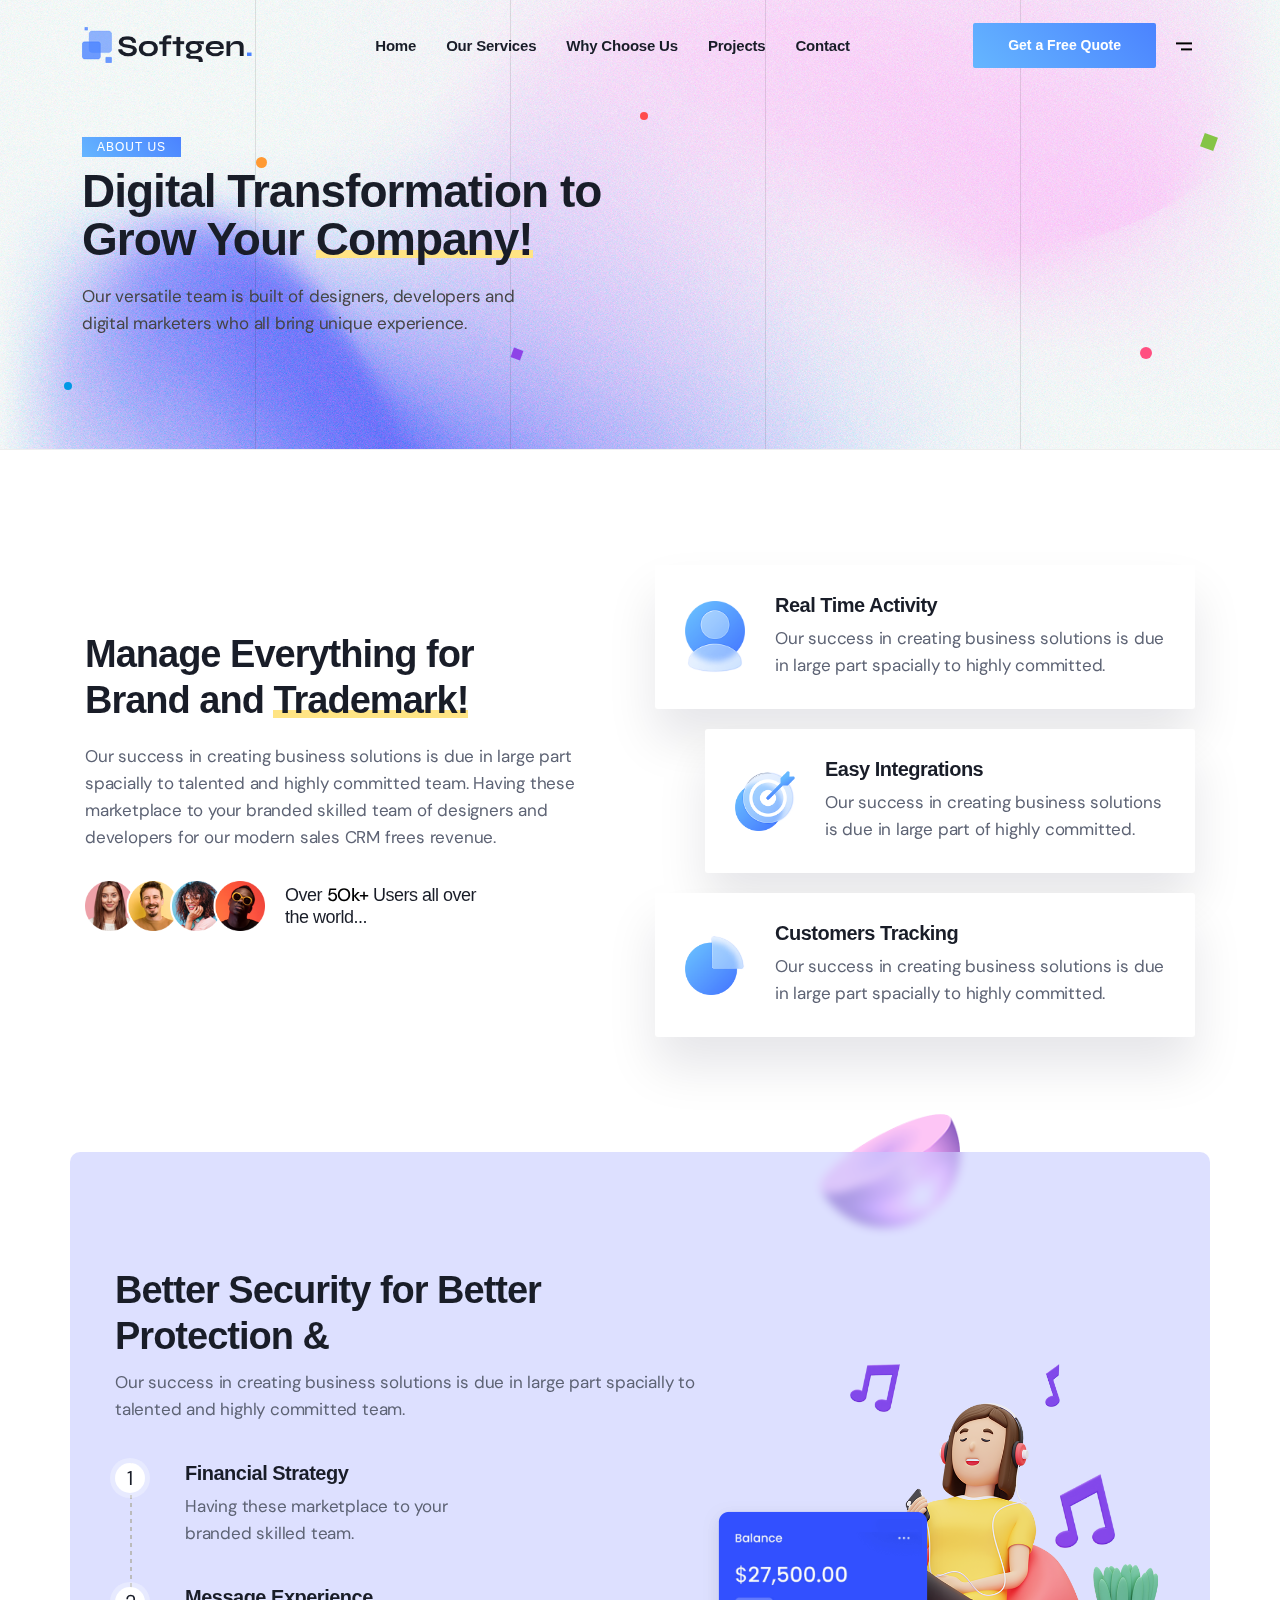
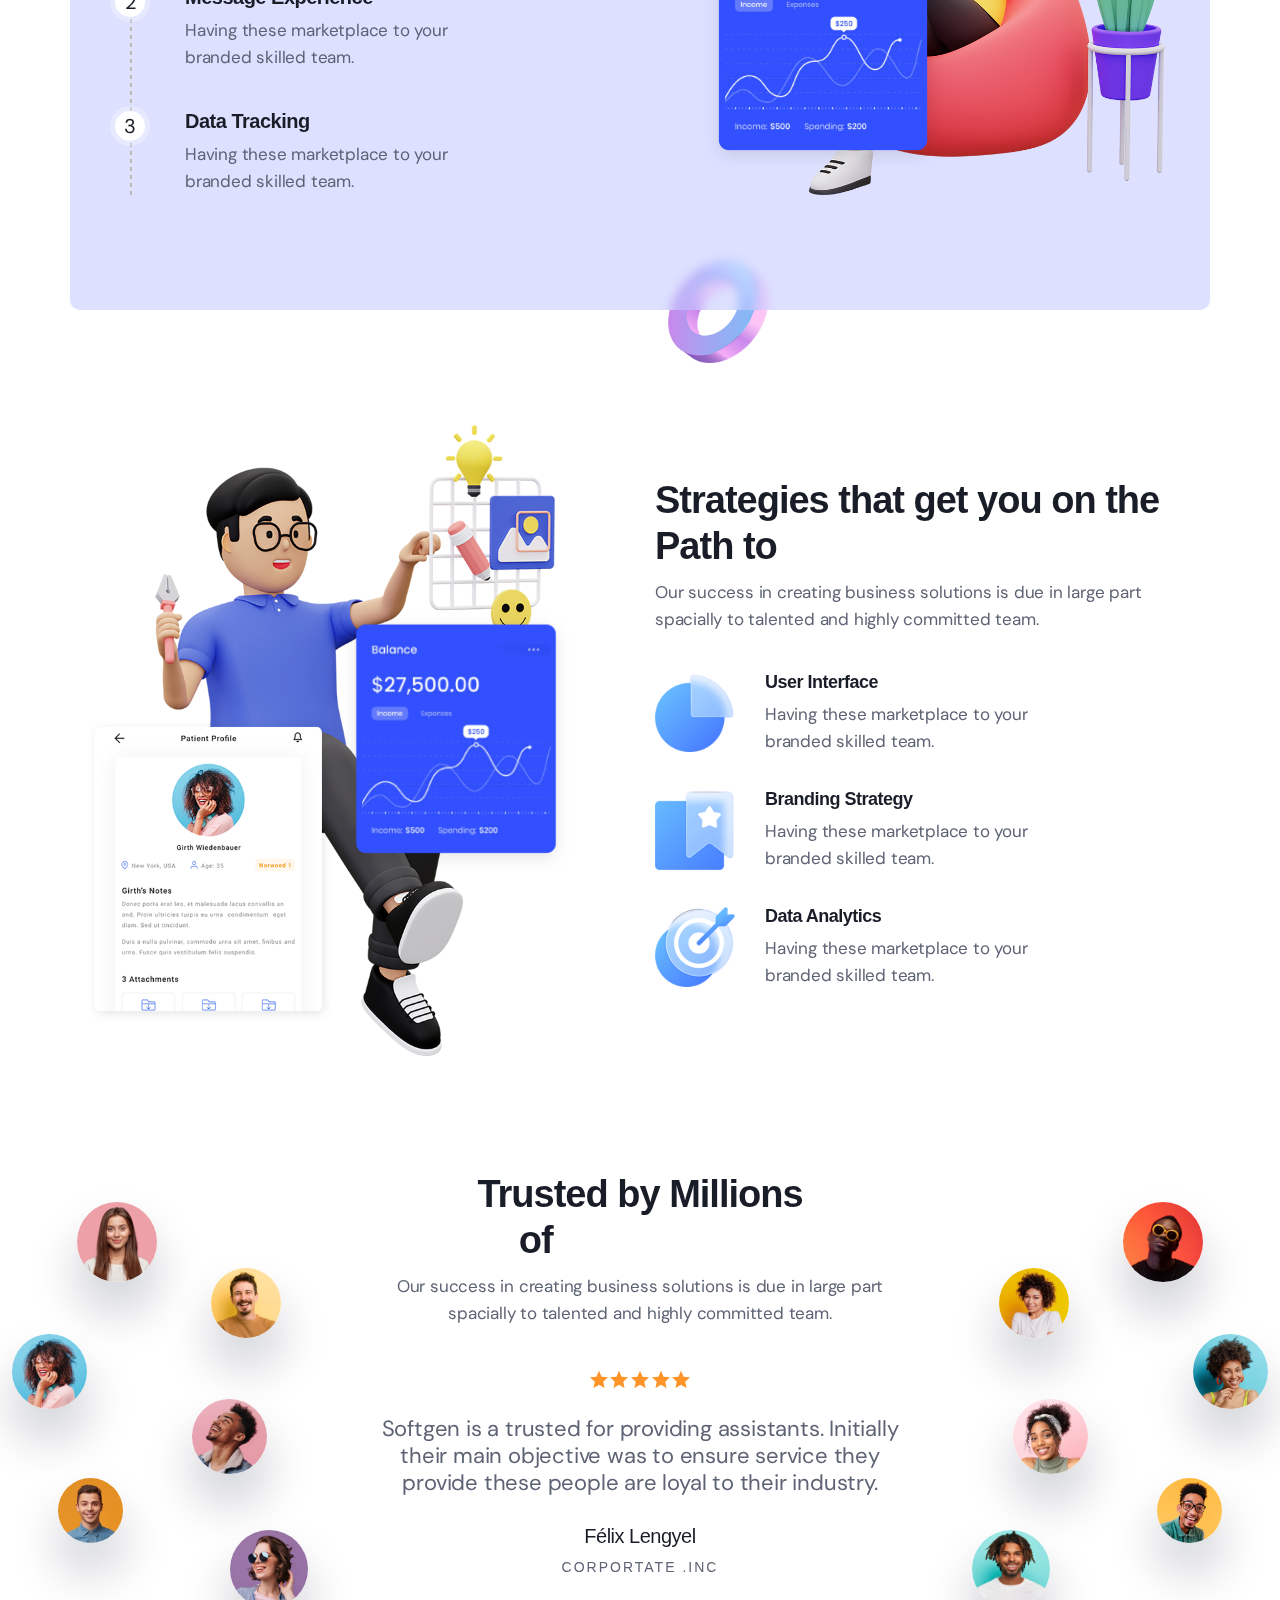
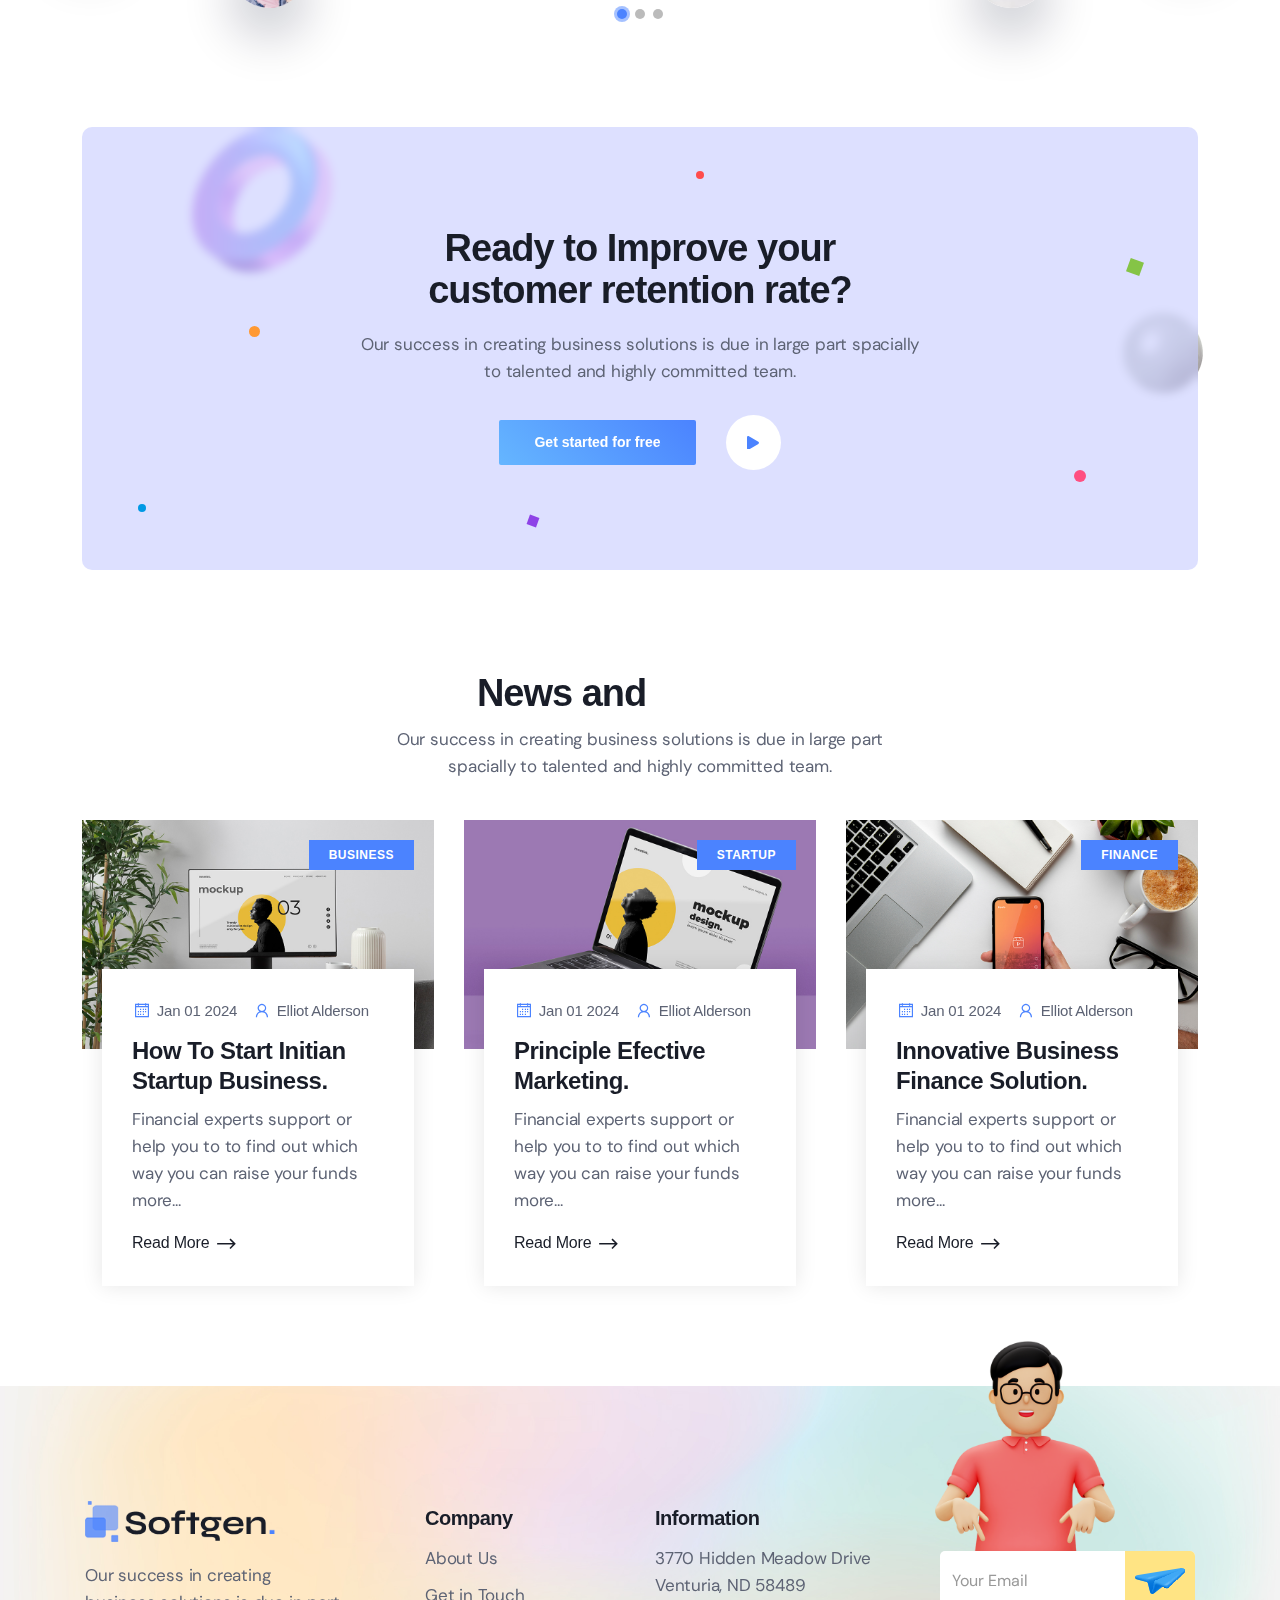
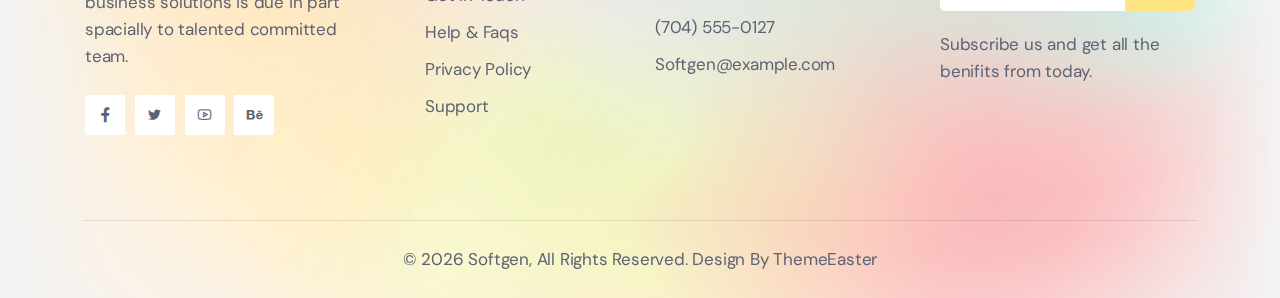
==== about.html @ 544f70e8 "git push" ====
<!doctype html>

<html class="no-js" lang="en">
<meta http-equiv="content-type" content="text/html;charset=UTF-8" /><!-- /Added by HTTrack -->
<head>
    <meta charset="utf-8">
    <meta name="viewport" content="width=device-width, initial-scale=1">
    <meta name="description" content="Softgen Software and Technology HTML5 Template">
    <meta name="author" content="ThemeEaster">

    <title>Softgen | Software &amp; Technology HTML5 Template</title>

    <link rel="shortcut icon" type="image/x-icon" href="assets/img/favicon.png">

    <link rel="stylesheet" href="assets/css/bootstrap.min.css">
    <link rel="stylesheet" href="assets/css/animate.min.css">
    <link rel="stylesheet" href="assets/css/keyframe-animation.css">
    <link rel="stylesheet" href="assets/css/line-awesome.min.css">
    <link rel="stylesheet" href="assets/css/odometer.min.css">
    <link rel="stylesheet" href="assets/css/swiper.min.css">
    <link rel="stylesheet" href="assets/css/venobox.min.css">
    <link rel="stylesheet" href="assets/css/animated-text.min.css">
    <link rel="stylesheet" href="assets/css/common-style.css">
    <link rel="stylesheet" href="assets/css/main.css">

</head>

<body>
    <div class="site-preloader">
        <div class="spinner"></div>
    </div>
    <!-- Site Preloader -->

    <header class="main-header transparent">
        <div class="container">
            <div class="navigation-wrapper">
                <div class="navigation-inner">
                    <div class="site-logo">
                        <a href='index.html'><img src="assets/img/logo-dark.png" alt="Softgen"></a>
                    </div>
                    <nav class="navigation-menu">
                        <ul class="main-menu">
                            <li><a href='index-4.html'>Home</a>
                            </li>
                            <li><a href='services.html'>Our Services</a></li>
                            <li><a href='about.html'>Why Choose Us</a>
                            </li>
                            <li><a href='projects.html'>Projects</a>
                                <ul>
                                    <li><a href='projects.html'>Our Projects</a></li>
                                    <li><a href='project-details.html'>Project Details</a></li>
                                    <li><a href='faqs.html'>Help &amp; FAQ's</a></li>
                                </ul>
                            </li>
                            <li><a href='contact.html'>Contact</a></li>
                        </ul>
                    </nav>
                    <div class="header-right">
                        <a class='default-btn d-none d-md-block' href='contact.html'>Get a Free Quote</a>
                        <button class="sidebar-trigger open">
                            <svg class="trigger-opener" xmlns="http://www.w3.org/2000/svg" xmlns:xlink="http://www.w3.org/1999/xlink" x="0px" y="0px" width="16px" height="12.7px" viewBox="0 0 16 12.7" style="enable-background:new 0 0 16 12.7;" xml:space="preserve">
                                <g>
                                    <rect x="5" y="8.4" width="11" height="2" />
                                    <rect x="0" y="2.4" width="16" height="2" />
                                </g>
                            </svg>
                        </button>
                        <div class="mobile-menu-icon">
                            <div class="burger-menu">
                                <div class="line-menu line-half first-line"></div>
                                <div class="line-menu"></div>
                                <div class="line-menu line-half last-line"></div>
                            </div>
                        </div>
                    </div>
                </div>
            </div>
        </div>
    </header>
    <!--/.main-header-->

    <div id="sidebar-area" class="sidebar-area">
        <button class="sidebar-trigger close">
            <svg class="sidebar-close" xmlns="http://www.w3.org/2000/svg" xmlns:xlink="http://www.w3.org/1999/xlink" x="0px" y="0px" width="16px" height="12.7px" viewBox="0 0 16 12.7" style="enable-background:new 0 0 16 12.7;" xml:space="preserve">
                <g>
                    <rect x="0" y="5.4" transform="matrix(0.7071 -0.7071 0.7071 0.7071 -2.1569 7.5208)" width="16" height="2"></rect>
                    <rect x="0" y="5.4" transform="matrix(0.7071 0.7071 -0.7071 0.7071 6.8431 -3.7929)" width="16" height="2"></rect>
                </g>
            </svg>
        </button>
        <div class="sidebar-content">
            <div class="site-logo">
                <a href='index.html'><img src="assets/img/logo-dark.png" alt="logo"></a>
            </div>
            <p>9621 Agnes Crossing, Lake Suzanneview, New Mexico Island 84604-9295.</p>
            <ul class="sidebar-info">
                <li><span>Call:</span> 5267-214-392</li>
                <li><span>Email:</span> Info.Leadflow@mail.com</li>
            </ul>
            <ul class="sidebar-social">
                <li><a href="#"><i class="lab la-facebook-f"></i></a></li>
                <li><a href="#"><i class="lab la-twitter"></i></a></li>
                <li><a href="#"><i class="lab la-youtube"></i></a></li>
                <li><a href="#"><i class="lab la-behance"></i></a></li>
            </ul>
        </div>
    </div>
    <!--/.sidebar-area-->

    <!--/.sidebar-overlay-->
    <div id="sidebar-overlay"></div>

    <section class="page-header bd-bottom">
        <div class="lines">
            <div class="line"></div>
            <div class="line"></div>
            <div class="line"></div>
            <div class="line"></div>
        </div>
        <div class="container">
            <div class="page-header-info text-left">
                <h4>About Us</h4>
                <h2>Digital Transformation to <br> Grow Your <span class="wow border-animation" data-wow-delay="300ms">Company!</span></h2>
                <p>Our versatile team is built of designers, developers and <br>digital marketers who all bring unique experience.</p>
            </div>
        </div>
        <div class="animated-dots">
            <span class="dot lf-left-right"></span>
            <span class="dot lf-up-down"></span>
            <span class="dot lf-up-down"></span>
            <span class="dot lf-rotate-center"></span>
            <span class="dot lf-left-right"></span>
            <span class="dot lf-rotate-center"></span>
        </div>
    </section>
    <!--page-header-->

    <section class="app-promo padding">
        <div class="container">
            <div class="row align-items-center">
                <div class="col-lg-6 sm-padding">
                    <div class="section-heading mb-40">
                        <h2>Manage Everything for <br>Brand and <span class="wow border-animation" data-wow-delay="300ms">Trademark!</span></h2>
                        <p>Our success in creating business solutions is due in large part spacially to talented and highly committed team. Having these marketplace to your branded skilled team of designers and developers for our modern sales CRM frees revenue.</p>
                        <div class="app-users">
                            <img src="assets/img/app-users.png" alt="users">
                            <h3>Over <span>5Ok+</span> Users all over <br> the world...</h3>
                        </div>
                    </div>
                </div>
                <div class="col-lg-6 sm-padding">
                    <div class="app-promo-list">
                        <div class="app-promo-item">
                            <div class="app-promo-icon">
                                <img src="assets/img/icons/icon13.png" alt="icon">
                            </div>
                            <div class="app-promo-content">
                                <h3>Real Time Activity</h3>
                                <p>Our success in creating business solutions is due in large part spacially to highly committed.</p>
                            </div>
                        </div>
                        <div class="app-promo-item">
                            <div class="app-promo-icon">
                                <img src="assets/img/icons/icon15.png" alt="icon">
                            </div>
                            <div class="app-promo-content">
                                <h3>Easy Integrations</h3>
                                <p>Our success in creating business solutions is due in large part of highly committed.</p>
                            </div>
                        </div>
                        <div class="app-promo-item">
                            <div class="app-promo-icon">
                                <img src="assets/img/icons/icon03.png" alt="icon">
                            </div>
                            <div class="app-promo-content">
                                <h3>Customers Tracking</h3>
                                <p>Our success in creating business solutions is due in large part spacially to highly committed.</p>
                            </div>
                        </div>
                    </div>
                </div>
            </div>
        </div>
    </section>
    <!--/.app-promo-->

    <section class="workflow-section">
        <img class="anim-illustration parallax-item" src="assets/img/element-3.png" alt="illustration">
        <img class="anim-illustration parallax-item bottom" src="assets/img/element-4.png" alt="illustration">
        <div class="container">
            <div class="row workflow-wrap padding">
                <div class="col-lg-7 sm-padding">
                    <div class="section-heading mb-40">
                        <h2>Better Security for Better Protection &amp; <span class="wow border-animation" data-wow-delay="300ms">Strength</span></h2>
                        <p>Our success in creating business solutions is due in large part spacially to talented and highly committed team.</p>
                    </div>
                    <div class="workflow-items">
                        <div class="workflow-item">
                            <div class="wf-line-progress"></div>
                            <div class="workflow-line"></div>
                            <div class="workfow-count">1</div>
                            <div class="workflow-info">
                                <h3>Financial Strategy</h3>
                                <p>Having these marketplace to your branded skilled team.</p>
                            </div>
                        </div>
                        <div class="workflow-item">
                            <div class="wf-line-progress"></div>
                            <div class="workflow-line"></div>
                            <div class="workfow-count">2</div>
                            <div class="workflow-info">
                                <h3>Message Experience</h3>
                                <p>Having these marketplace to your branded skilled team.</p>
                            </div>
                        </div>
                        <div class="workflow-item">
                            <div class="wf-line-progress"></div>
                            <div class="workflow-line"></div>
                            <div class="workfow-count">3</div>
                            <div class="workflow-info">
                                <h3>Data Tracking</h3>
                                <p>Having these marketplace to your branded skilled team.</p>
                            </div>
                        </div>
                    </div>
                </div>
                <div class="col-lg-5 sm-padding">
                    <div class="workflow-img">
                        <img src="assets/img/illustration02.png" alt="illustration">
                        <img class="music lf-left-right" src="assets/img/music01.png" alt="img">
                        <img class="music lf-up-down" src="assets/img/music02.png" alt="img">
                        <img class="music lf-bottom-corner" src="assets/img/music03.png" alt="img">
                        <img class="mockup" src="assets/img/uikit06.png" alt="img">
                    </div>
                </div>
            </div>
        </div>
    </section>
    <!--/.workflow-section-->

    <section class="feature-section padding-top">
        <div class="container">
            <div class="row align-items-center">
                <div class="col-lg-6 sm-padding">
                    <div class="feature-img">
                        <img src="assets/img/illustration03.png" alt="illustration">
                        <img src="assets/img/uikit06.png" alt="img">
                        <img src="assets/img/uikit07.png" alt="img">
                    </div>
                </div>
                <div class="col-lg-6 sm-padding">
                    <div class="section-heading mb-40">
                        <h2>Strategies that get you on the Path to <span class="wow border-animation" data-wow-delay="300ms">Success!</span></h2>
                        <p>Our success in creating business solutions is due in large part spacially to talented and highly committed team.</p>
                    </div>
                    <div class="feature-lists">
                        <div class="feature-item">
                            <img class="feature-icon" src="assets/img/icons/icon03.png" alt="icon">
                            <div class="feature-content">
                                <h3>User Interface</h3>
                                <p>Having these marketplace to your branded skilled team.</p>
                            </div>
                        </div>
                        <div class="feature-item">
                            <img class="feature-icon" src="assets/img/icons/icon05.png" alt="icon">
                            <div class="feature-content">
                                <h3>Branding Strategy</h3>
                                <p>Having these marketplace to your branded skilled team.</p>
                            </div>
                        </div>
                        <div class="feature-item">
                            <img class="feature-icon" src="assets/img/icons/icon15.png" alt="icon">
                            <div class="feature-content">
                                <h3>Data Analytics</h3>
                                <p>Having these marketplace to your branded skilled team.</p>
                            </div>
                        </div>
                    </div>
                </div>
            </div>
        </div>
    </section>
    <!--/.feature-section-->

    <section class="testimonial-section padding">
        <div class="testi-people">
            <img src="assets/img/person01.jpg" alt="img">
            <img src="assets/img/person02.jpg" alt="img">
            <img src="assets/img/person03.jpg" alt="img">
            <img src="assets/img/person04.jpg" alt="img">
            <img src="assets/img/person05.jpg" alt="img">
            <img src="assets/img/person06.jpg" alt="img">
        </div>
        <div class="testi-people right">
            <img src="assets/img/person07.jpg" alt="img">
            <img src="assets/img/person08.jpg" alt="img">
            <img src="assets/img/person09.jpg" alt="img">
            <img src="assets/img/person10.jpg" alt="img">
            <img src="assets/img/person11.jpg" alt="img">
            <img src="assets/img/person12.jpg" alt="img">
        </div>
        <div class="container">
            <div class="section-heading text-center mb-40">
                <h2>Trusted by Millions <br> of <span class="wow border-animation" data-wow-delay="300ms">Customers.</span></h2>
                <p>Our success in creating business solutions is due in large part <br> spacially to talented and highly committed team.</p>
            </div>
            <div class="row">
                <div class="col-lg-6 offset-lg-3">
                    <div class="testimonial-carousel-wraper">
                        <div class="testimonial-carousel">
                            <div class="swiper-wrapper">
                                <div class="swiper-slide">
                                    <div class="testimonial-item">
                                        <ul class="rattings">
                                            <li><i class="las la-star"></i></li>
                                            <li><i class="las la-star"></i></li>
                                            <li><i class="las la-star"></i></li>
                                            <li><i class="las la-star"></i></li>
                                            <li><i class="las la-star"></i></li>
                                        </ul>
                                        <p>Softgen is a trusted for providing assistants. Initially their main objective was to ensure service they provide these people are loyal to their industry.</p>
                                        <div class="review-author">
                                            <h3>Félix Lengyel</h3>
                                            <h4>Corportate .INC</h4>
                                        </div>
                                    </div>
                                </div>
                                <div class="swiper-slide">
                                    <div class="testimonial-item">
                                        <ul class="rattings">
                                            <li><i class="las la-star"></i></li>
                                            <li><i class="las la-star"></i></li>
                                            <li><i class="las la-star"></i></li>
                                            <li><i class="las la-star"></i></li>
                                            <li><i class="las la-star"></i></li>
                                        </ul>
                                        <p>Softgen is a trusted for providing assistants. Initially their main objective was to ensure service they provide these people are loyal to their industry.</p>
                                        <div class="review-author">
                                            <h3>Timothy Paradis</h3>
                                            <h4>Financial .INC</h4>
                                        </div>
                                    </div>
                                </div>
                                <div class="swiper-slide">
                                    <div class="testimonial-item">
                                        <ul class="rattings">
                                            <li><i class="las la-star"></i></li>
                                            <li><i class="las la-star"></i></li>
                                            <li><i class="las la-star"></i></li>
                                            <li><i class="las la-star"></i></li>
                                            <li><i class="las la-star"></i></li>
                                        </ul>
                                        <p>Softgen is a trusted for providing assistants. Initially their main objective was to ensure service they provide these people are loyal to their industry.</p>
                                        <div class="review-author">
                                            <h3>Stephen Miller</h3>
                                            <h4>Business .INC</h4>
                                        </div>
                                    </div>
                                </div>
                            </div>
                        </div>
                        <!-- Carousel Dots -->
                        <div class="carousel-pagination"></div>
                    </div>
                </div>
            </div>
        </div>
    </section>
    <!--/.testimonial-section-->

    <section class="cta-section">
        <img class="anim-illustration parallax-item" src="assets/img/element-4.png" alt="illustration">
        <img class="anim-illustration parallax-item bottom" src="assets/img/element-5.png" alt="illustration">
        <div class="container">
            <div class="cta-wrap">
                <div class="cta-content">
                    <h2>Ready to Improve your <br> customer retention rate?</h2>
                    <p>Our success in creating business solutions is due in large part spacially <br>to talented and highly committed team.</p>
                    <div class="btn-group">
                        <a class='default-btn' href='contact.html'>Get started for free</a>
                        <a class="play-btn venobox" data-vbtype="video" href="../../www.youtube.com/watch0bdf.html?v=ZLaG1migE00">
                            <span class="play-icon"><svg aria-hidden="true" focusable="false" role="img" xmlns="http://www.w3.org/2000/svg" viewBox="0 0 448 512">
                                    <path fill="currentColor" d="M424.4 214.7L72.4 6.6C43.8-10.3 0 6.1 0 47.9V464c0 37.5 40.7 60.1 72.4 41.3l352-208c31.4-18.5 31.5-64.1 0-82.6z"></path>
                                </svg></span>
                        </a>
                    </div>
                </div>
                <div class="animated-dots">
                    <span class="dot lf-left-right"></span>
                    <span class="dot lf-up-down"></span>
                    <span class="dot lf-up-down"></span>
                    <span class="dot lf-rotate-center"></span>
                    <span class="dot lf-left-right"></span>
                    <span class="dot lf-rotate-center"></span>
                </div>
            </div>
        </div>
    </section>
    <!--/.cta-section-->

    <section class="blog-section padding">
        <div class="container">
            <div class="section-heading text-center mb-40">
                <h2>News and <span class="wow border-animation" data-wow-delay="300ms">Insights.</span></h2>
                <p>Our success in creating business solutions is due in large part <br> spacially to talented and highly committed team.</p>
            </div>
            <div class="row grid-post">
                <div class="col-lg-4 col-md-6 padding-15">
                    <div class="post-card">
                        <div class="post-thumb">
                            <img src="assets/img/post-1.jpg" alt="post">
                            <a class='post-category' href='blog-grid.html'>Business</a>
                        </div>
                        <div class="post-content-wrap">
                            <ul class="post-meta">
                                <li><i class="las la-calendar"></i>Jan 01 2024</li>
                                <li><i class="las la-user"></i>Elliot Alderson</li>
                            </ul>
                            <div class="post-content">
                                <h3><a class='hover' href='blog-details.html'>How to start initian startup business.</a></h3>
                                <p>Financial experts support or help you to to find out which way you can raise your funds more...</p>
                                <a class='read-more' href='blog-details.html'><span>Read More</span><i class="las la-long-arrow-alt-right"></i></a>
                            </div>
                        </div>
                    </div>
                </div>
                <div class="col-lg-4 col-md-6 padding-15">
                    <div class="post-card">
                        <div class="post-thumb">
                            <img src="assets/img/post-2.jpg" alt="post">
                            <a class='post-category' href='blog-grid.html'>Startup</a>
                        </div>
                        <div class="post-content-wrap">
                            <ul class="post-meta">
                                <li><i class="las la-calendar"></i>Jan 01 2024</li>
                                <li><i class="las la-user"></i>Elliot Alderson</li>
                            </ul>
                            <div class="post-content">
                                <h3><a href='blog-details.html'>Principle efective marketing.</a></h3>
                                <p>Financial experts support or help you to to find out which way you can raise your funds more...</p>
                                <a class='read-more' href='blog-details.html'><span>Read More</span><i class="las la-long-arrow-alt-right"></i></a>
                            </div>
                        </div>
                    </div>
                </div>
                <div class="col-lg-4 col-md-6 padding-15">
                    <div class="post-card">
                        <div class="post-thumb">
                            <img src="assets/img/post-3.jpg" alt="post">
                            <a class='post-category' href='blog-grid.html'>Finance</a>
                        </div>
                        <div class="post-content-wrap">
                            <ul class="post-meta">
                                <li><i class="las la-calendar"></i>Jan 01 2024</li>
                                <li><i class="las la-user"></i>Elliot Alderson</li>
                            </ul>
                            <div class="post-content">
                                <h3><a href='blog-details.html'>Innovative business finance solution.</a></h3>
                                <p>Financial experts support or help you to to find out which way you can raise your funds more...</p>
                                <a class='read-more' href='blog-details.html'><span>Read More</span><i class="las la-long-arrow-alt-right"></i></a>
                            </div>
                        </div>
                    </div>
                </div>
            </div>
        </div>
    </section>
    <!--blog-section-->

    <footer class="footer-section">
        <div class="container">
            <div class="row footer-area">
                <div class="col-lg-3 col-sm-6 sm-padding">
                    <div class="footer-widget">
                        <a class='footer-logo' href='index.html'><img src="assets/img/logo-dark.png" alt="logo"></a>
                        <p>Our success in creating business solutions is due in part spacially to talented committed team.</p>
                        <ul class="footer-social">
                            <li><a href="#"><i class="lab la-facebook-f"></i></a></li>
                            <li><a href="#"><i class="lab la-twitter"></i></a></li>
                            <li><a href="#"><i class="lab la-youtube"></i></a></li>
                            <li><a href="#"><i class="lab la-behance"></i></a></li>
                        </ul>
                    </div>
                </div>
                <div class="col-lg-3 col-sm-6 sm-padding">
                    <div class="footer-widget">
                        <h3>Company</h3>
                        <ul class="footer-list">
                            <li><a href='about.html'>About Us</a></li>
                            <li><a href='contact.html'>Get in Touch</a></li>
                            <li><a href='faqs.html'>Help &amp; Faqs</a></li>
                            <li><a href='faqs.html'>Privacy Policy</a></li>
                            <li><a href='contact.html'>Support</a></li>
                        </ul>
                    </div>
                </div>
                <div class="col-lg-3 col-sm-6 sm-padding">
                    <div class="footer-widget">
                        <h3>Information</h3>
                        <ul class="footer-list">
                            <li>
                                <p>3770 Hidden Meadow Drive Venturia, ND 58489</p>
                            </li>
                            <li><a href="tel:7045550127">(704) 555-0127</a></li>
                            <li><a href="#">Softgen@example.com</a></li>
                        </ul>
                    </div>
                </div>
                <div class="col-lg-3 col-sm-6 sm-padding">
                    <div class="footer-widget subscribe">
                        <img class="subscribe-img" src="assets/img/illustration06.png" alt="illustration">
                        <form action="https://te.dynamiclayers.net/softgen/php/mailchimp-subscribe.php" id="ajax_mc_form" class="subscribe-form">
                            <div class="mc-fields">
                                <input id="mc_email" class="form-control" type="email" name="mc_email" placeholder="Your Email" required>
                                <button class="submit">Subscribe</button>
                            </div>
                            <div class="clearfix"></div>
                            <div id="mc-form-messages" class="alert" role="alert"></div>
                        </form>
                        <p>Subscribe us and get all the benifits from today.</p>
                    </div>
                </div>
            </div>
            <div class="copyright-text">
                © <span id="currentYear"></span> Softgen, All Rights Reserved. Design By <a href="../../themeforest.net/user/themeeaster/portfolio.html" target="_blank">ThemeEaster</a>
            </div>
        </div>
    </footer>
    <!--/.footer-section-->

    <div id="scrollup">
        <button id="scroll-top" class="scroll-to-top"><i class="las la-arrow-up"></i></button>
    </div>
    <!--scrollup-->

    <!--jQuery Lib-->
    <script src="assets/js/vendor/jquary-3.6.0.min.js"></script>
    <script src="assets/js/vendor/modernizr-2.8.3-respond-1.4.2.min.js"></script>
    <script src="assets/js/vendor/atropos.min.js"></script>
    <script src="assets/js/vendor/bootstrap.min.js"></script>
    <script src="assets/js/vendor/popper.min.js"></script>
    <script src="assets/js/vendor/odometer.min.js"></script>
    <script src="assets/js/vendor/waypoints.min.js"></script>
    <script src="assets/js/vendor/venobox.min.js"></script>
    <script src="assets/js/vendor/swiper.min.js"></script>
    <script src="assets/js/vendor/smooth-scroll.js"></script>
    <script src="assets/js/vendor/wow.min.js"></script>
    <script src="assets/js/vendor/animated-text.min.js"></script>
    <script src="assets/js/vendor/gsap.min.js"></script>
    <script src="assets/js/vendor/scroll-trigger.min.js"></script>
    <script src="assets/js/vendor/parallax-scroll.min.js"></script>
    <script src="assets/js/mailchimp.js"></script>
    <script src="assets/js/main.js"></script>

</body>


</html>
---- assets/css/keyframe-animation.css ----
/* ----------------------------------------------
 * Slider Animation
 * ---------------------------------------------- */

/*
 * ----------------------------------------
 * Reveal Animation
 * ----------------------------------------
 */

@-webkit-keyframes clip-text {
	from {
		-webkit-clip-path: inset(0 100% 0 0);
		        clip-path: inset(0 100% 0 0);
	}
	to {
		-webkit-clip-path: inset(0 0 0 0);
		        clip-path: inset(0 0 0 0);
	}
}

@keyframes clip-text {
	from {
		-webkit-clip-path: inset(0 100% 0 0);
		        clip-path: inset(0 100% 0 0);
	}
	to {
		-webkit-clip-path: inset(0 0 0 0);
		        clip-path: inset(0 0 0 0);
	}
}

@-webkit-keyframes text-revealer {

	0%, 50% {
		-webkit-transform-origin: 0 50%;
		        transform-origin: 0 50%;
	}

	60%, 100% {
		-webkit-transform-origin: 100% 50%;
		        transform-origin: 100% 50%;
	}


	60% {
		-webkit-transform: scaleX(1);
		        transform: scaleX(1);
	}

	100% {
		-webkit-transform: scaleX(0);
		        transform: scaleX(0);
	}
}

@keyframes text-revealer {

	0%, 50% {
		-webkit-transform-origin: 0 50%;
		        transform-origin: 0 50%;
	}

	60%, 100% {
		-webkit-transform-origin: 100% 50%;
		        transform-origin: 100% 50%;
	}


	60% {
		-webkit-transform: scaleX(1);
		        transform: scaleX(1);
	}

	100% {
		-webkit-transform: scaleX(0);
		        transform: scaleX(0);
	}
}
@-webkit-keyframes text-revealer-vartical {

	0%, 50% {
		-webkit-transform-origin: 0 50%;
		        transform-origin: 0 50%;
	}

	60%, 100% {
		-webkit-transform-origin: 100% 50%;
		        transform-origin: 100% 50%;
	}


	60% {
		-webkit-transform: scaleY(1);
		        transform: scaleY(1);
	}

	100% {
		-webkit-transform: scaleY(0);
		        transform: scaleY(0);
	}
}

@keyframes text-revealer-vartical {

	0%, 50% {
		-webkit-transform-origin: 0 50%;
		        transform-origin: 0 50%;
	}

	60%, 100% {
		-webkit-transform-origin: 100% 50%;
		        transform-origin: 100% 50%;
	}


	60% {
		-webkit-transform: scaleY(1);
		        transform: scaleY(1);
	}

	100% {
		-webkit-transform: scaleY(0);
		        transform: scaleY(0);
	}
}


/*
 * ----------------------------------------
 * Border Animation
 * ----------------------------------------
 */

@keyframes bar-top {
  0% {
    transform: scale(0, 1);
  }
  12.5% {
    transform: scale(1, 1);
  }
  87.5% {
    transform: scale(1, 1);
  }
  100% {
    transform: scale(1, 1);
  }
}
@keyframes bar-right {
  0% {
    transform: scale(1, 0);
  }
  12.5% {
    transform: scale(1, 0);
  }
  25% {
    transform: scale(1, 1);
  }
  75% {
    transform: scale(1, 1);
  }
  87.5% {
    transform: scale(1, 1);
  }
  100% {
    transform: scale(1, 1);
  }
}
@keyframes bar-bottom {
  0% {
    transform: scale(0, 1);
  }
  25% {
    transform: scale(0, 1);
  }
  37.5% {
    transform: scale(1, 1);
  }
  62.5% {
    transform: scale(1, 1);
  }
  75% {
    transform: scale(1, 1);
  }
  100% {
    transform: scale(1, 1);
  }
}
@keyframes bar-left {
  0% {
    transform: scale(1, 0);
  }
  37.5% {
    transform: scale(1, 0);
  }
  50% {
    transform: scale(1, 1);
  }
  62.5% {
    transform: scale(1, 1);
  }
  100% {
    transform: scale(1, 1);
  }
}

/*--rotation--*/

@keyframes rotation {
  0% {
    transform: rotate(0deg);
  }
  25% {
    transform: rotate(90deg);
  }
  50% {
    transform: rotate(180deg);
  }
  75% {
    transform: rotate(270deg);
  }
  100% {
    transform: rotate(360deg);
  }
}
/**
 * ----------------------------------------
 * animation tracking-in-expand
 * ----------------------------------------
 */
.tracking-in-expand {
    -webkit-animation-name: tracking-in-expand;
    animation-name: tracking-in-expand;
    animation-timing-function: cubic-bezier(0.215, 0.610, 0.355, 1.000);
    animation-fill-mode: both;

}
@-webkit-keyframes tracking-in-expand {
  0% {
    letter-spacing: -8px;
    opacity: 0;
  }
  40% {
    opacity: 0.6;
  }
  100% {
    opacity: 1;
  }
}
@keyframes tracking-in-expand {
  0% {
    letter-spacing: -8px;
    opacity: 0;
  }
  40% {
    opacity: 0.6;
  }
  100% {
    opacity: 1;
  }
}

/**
 * ----------------------------------------
 * animation tracking-in-expand-fwd
 * ----------------------------------------
 */
.tracking-in-expand-fwd {
    -webkit-animation-name: tracking-in-expand-fwd;
    animation-name: tracking-in-expand-fwd;
    animation-timing-function: cubic-bezier(0.215, 0.610, 0.355, 1.000);
    animation-fill-mode: both;
}
@-webkit-keyframes tracking-in-expand-fwd {
  0% {
    letter-spacing: -0.5em;
    -webkit-transform: translateZ(-700px);
            transform: translateZ(-700px);
    opacity: 0;
  }
  40% {
    opacity: 0.6;
  }
  100% {
    -webkit-transform: translateZ(0);
            transform: translateZ(0);
    opacity: 1;
  }
}
@keyframes tracking-in-expand-fwd {
  0% {
    letter-spacing: -0.5em;
    -webkit-transform: translateZ(-700px);
            transform: translateZ(-700px);
    opacity: 0;
  }
  40% {
    opacity: 0.6;
  }
  100% {
    -webkit-transform: translateZ(0);
            transform: translateZ(0);
    opacity: 1;
  }
}

/**
 * ----------------------------------------
 * animation tracking-in-expand-fwd-top
 * ----------------------------------------
 */
.tracking-in-expand-fwd-top {
    -webkit-animation-name: tracking-in-expand-fwd-top;
    animation-name: tracking-in-expand-fwd-top;
    animation-timing-function: cubic-bezier(0.215, 0.610, 0.355, 1.000);
    animation-fill-mode: both;
}
@-webkit-keyframes tracking-in-expand-fwd-top {
  0% {
    letter-spacing: -0.5em;
    -webkit-transform: translateZ(-700px) translateY(-500px);
            transform: translateZ(-700px) translateY(-500px);
    opacity: 0;
  }
  40% {
    opacity: 0.6;
  }
  100% {
    -webkit-transform: translateZ(0) translateY(0);
            transform: translateZ(0) translateY(0);
    opacity: 1;
  }
}
@keyframes tracking-in-expand-fwd-top {
  0% {
    letter-spacing: -0.5em;
    -webkit-transform: translateZ(-700px) translateY(-500px);
            transform: translateZ(-700px) translateY(-500px);
    opacity: 0;
  }
  40% {
    opacity: 0.6;
  }
  100% {
    -webkit-transform: translateZ(0) translateY(0);
            transform: translateZ(0) translateY(0);
    opacity: 1;
  }
}

/**
 * ----------------------------------------
 * animation tracking-in-expand-fwd-bottom
 * ----------------------------------------
 */
.tracking-in-expand-fwd-bottom {
    -webkit-animation-name: tracking-in-expand-fwd-bottom;
    animation-name: tracking-in-expand-fwd-bottom;
    animation-timing-function: cubic-bezier(0.215, 0.610, 0.355, 1.000);
    animation-fill-mode: both;
}
@-webkit-keyframes tracking-in-expand-fwd-bottom {
  0% {
    letter-spacing: -0.5em;
    -webkit-transform: translateZ(-700px) translateY(500px);
            transform: translateZ(-700px) translateY(500px);
    opacity: 0;
  }
  40% {
    opacity: 0.6;
  }
  100% {
    -webkit-transform: translateZ(0) translateY(0);
            transform: translateZ(0) translateY(0);
    opacity: 1;
  }
}
@keyframes tracking-in-expand-fwd-bottom {
  0% {
    letter-spacing: -0.5em;
    -webkit-transform: translateZ(-700px) translateY(500px);
            transform: translateZ(-700px) translateY(500px);
    opacity: 0;
  }
  40% {
    opacity: 0.6;
  }
  100% {
    -webkit-transform: translateZ(0) translateY(0);
            transform: translateZ(0) translateY(0);
    opacity: 1;
  }
}

/**
 * ----------------------------------------
 * animation tracking-in-contract
 * ----------------------------------------
 */
.tracking-in-contract {
    -webkit-animation-name: tracking-in-contract;
    animation-name: tracking-in-contract;
    animation-timing-function: cubic-bezier(0.215, 0.610, 0.355, 1.000);
    animation-fill-mode: both;
}
@-webkit-keyframes tracking-in-contract {
  0% {
    letter-spacing: 1em;
    opacity: 0;
  }
  40% {
    opacity: 0.6;
  }
  100% {
    letter-spacing: normal;
    opacity: 1;
  }
}
@keyframes tracking-in-contract {
  0% {
    letter-spacing: 1em;
    opacity: 0;
  }
  40% {
    opacity: 0.6;
  }
  100% {
    letter-spacing: normal;
    opacity: 1;
  }
}

/**
 * ----------------------------------------
 * animation tracking-in-contract-bck
 * ----------------------------------------
 */
.tracking-in-contract-bck {
    -webkit-animation-name: tracking-in-contract-bck;
    animation-name: tracking-in-contract-bck;
    animation-timing-function: cubic-bezier(0.215, 0.610, 0.355, 1.000);
    animation-fill-mode: both;
}
@-webkit-keyframes tracking-in-contract-bck {
  0% {
    letter-spacing: 1em;
    -webkit-transform: translateZ(400px);
            transform: translateZ(400px);
    opacity: 0;
  }
  40% {
    opacity: 0.6;
  }
  100% {
    -webkit-transform: translateZ(0);
            transform: translateZ(0);
    opacity: 1;
  }
}
@keyframes tracking-in-contract-bck {
  0% {
    letter-spacing: 1em;
    -webkit-transform: translateZ(400px);
            transform: translateZ(400px);
    opacity: 0;
  }
  40% {
    opacity: 0.6;
  }
  100% {
    -webkit-transform: translateZ(0);
            transform: translateZ(0);
    opacity: 1;
  }
}

/**
 * ----------------------------------------
 * animation tracking-in-contract-bck-top
 * ----------------------------------------
 */
.tracking-in-contract-bck-top {
    -webkit-animation-name: tracking-in-contract-bck-top;
    animation-name: tracking-in-contract-bck-top;
    animation-timing-function: cubic-bezier(0.215, 0.610, 0.355, 1.000);
    animation-fill-mode: both;
}
@-webkit-keyframes tracking-in-contract-bck-top {
  0% {
    letter-spacing: 1em;
    -webkit-transform: translateZ(400px) translateY(-300px);
            transform: translateZ(400px) translateY(-300px);
    opacity: 0;
  }
  40% {
    opacity: 0.6;
  }
  100% {
    -webkit-transform: translateZ(0) translateY(0);
            transform: translateZ(0) translateY(0);
    opacity: 1;
  }
}
@keyframes tracking-in-contract-bck-top {
  0% {
    letter-spacing: 1em;
    -webkit-transform: translateZ(400px) translateY(-300px);
            transform: translateZ(400px) translateY(-300px);
    opacity: 0;
  }
  40% {
    opacity: 0.6;
  }
  100% {
    -webkit-transform: translateZ(0) translateY(0);
            transform: translateZ(0) translateY(0);
    opacity: 1;
  }
}

/**
 * ----------------------------------------
 * animation tracking-in-contract-bck-bottom
 * ----------------------------------------
 */
.tracking-in-contract-bck-bottom {
    -webkit-animation-name: tracking-in-contract-bck-bottom;
    animation-name: tracking-in-contract-bck-bottom;
    animation-timing-function: cubic-bezier(0.215, 0.610, 0.355, 1.000);
    animation-fill-mode: both;
}
@-webkit-keyframes tracking-in-contract-bck-bottom {
  0% {
    letter-spacing: 1em;
    -webkit-transform: translateZ(400px) translateY(300px);
            transform: translateZ(400px) translateY(300px);
    opacity: 0;
  }
  40% {
    opacity: 0.6;
  }
  100% {
    -webkit-transform: translateZ(0) translateY(0);
            transform: translateZ(0) translateY(0);
    opacity: 1;
  }
}
@keyframes tracking-in-contract-bck-bottom {
  0% {
    letter-spacing: 1em;
    -webkit-transform: translateZ(400px) translateY(300px);
            transform: translateZ(400px) translateY(300px);
    opacity: 0;
  }
  40% {
    opacity: 0.6;
  }
  100% {
    -webkit-transform: translateZ(0) translateY(0);
            transform: translateZ(0) translateY(0);
    opacity: 1;
  }
}

/**
 * ----------------------------------------
 * animation text-focus-in
 * ----------------------------------------
 */
.text-focus-in {
    -webkit-animation-name: text-focus-in;
    animation-name: text-focus-in;
    animation-timing-function: cubic-bezier(0.215, 0.610, 0.355, 1.000);
    animation-fill-mode: both;
}
@-webkit-keyframes text-focus-in {
  0% {
    -webkit-filter: blur(12px);
            filter: blur(12px);
    opacity: 0;
  }
  100% {
    -webkit-filter: blur(0px);
            filter: blur(0px);
    opacity: 1;
  }
}
@keyframes text-focus-in {
  0% {
    -webkit-filter: blur(12px);
            filter: blur(12px);
    opacity: 0;
  }
  100% {
    -webkit-filter: blur(0px);
            filter: blur(0px);
    opacity: 1;
  }
}

/**
 * ----------------------------------------
 * animation focus-in-expand
 * ----------------------------------------
 */
.focus-in-expand {
    -webkit-animation-name: focus-in-expand;
    animation-name: focus-in-expand;
    animation-timing-function: cubic-bezier(0.215, 0.610, 0.355, 1.000);
    animation-fill-mode: both;
}
@-webkit-keyframes focus-in-expand {
  0% {
    letter-spacing: -0.5em;
    -webkit-filter: blur(12px);
            filter: blur(12px);
    opacity: 0;
  }
  100% {
    -webkit-filter: blur(0px);
            filter: blur(0px);
    opacity: 1;
  }
}
@keyframes focus-in-expand {
  0% {
    letter-spacing: -0.5em;
    -webkit-filter: blur(12px);
            filter: blur(12px);
    opacity: 0;
  }
  100% {
    -webkit-filter: blur(0px);
            filter: blur(0px);
    opacity: 1;
  }
}

/**
 * ----------------------------------------
 * animation focus-in-expand-fwd
 * ----------------------------------------
 */
.focus-in-expand-fwd {
    -webkit-animation-name: focus-in-expand-fwd;
    animation-name: focus-in-expand-fwd;
    animation-timing-function: cubic-bezier(0.215, 0.610, 0.355, 1.000);
    animation-fill-mode: both;
}
@-webkit-keyframes focus-in-expand-fwd {
  0% {
    letter-spacing: -0.5em;
    -webkit-transform: translateZ(-800px);
            transform: translateZ(-800px);
    -webkit-filter: blur(12px);
            filter: blur(12px);
    opacity: 0;
  }
  100% {
    -webkit-transform: translateZ(0);
            transform: translateZ(0);
    -webkit-filter: blur(0);
            filter: blur(0);
    opacity: 1;
  }
}
@keyframes focus-in-expand-fwd {
  0% {
    letter-spacing: -0.5em;
    -webkit-transform: translateZ(-800px);
            transform: translateZ(-800px);
    -webkit-filter: blur(12px);
            filter: blur(12px);
    opacity: 0;
  }
  100% {
    -webkit-transform: translateZ(0);
            transform: translateZ(0);
    -webkit-filter: blur(0);
            filter: blur(0);
    opacity: 1;
  }
}

/**
 * ----------------------------------------
 * animation focus-in-contract
 * ----------------------------------------
 */
.focus-in-contract {
    -webkit-animation-name: focus-in-contract;
    animation-name: focus-in-contract;
    animation-timing-function: cubic-bezier(0.215, 0.610, 0.355, 1.000);
    animation-fill-mode: both;
}
@-webkit-keyframes focus-in-contract {
  0% {
    letter-spacing: 8px;
    -webkit-filter: blur(12px);
            filter: blur(12px);
    opacity: 0;
  }
  100% {
    -webkit-filter: blur(0px);
            filter: blur(0px);
    opacity: 1;
  }
}
@keyframes focus-in-contract {
  0% {
    letter-spacing: 8px;
    -webkit-filter: blur(12px);
            filter: blur(12px);
    opacity: 0;
  }
  100% {
    -webkit-filter: blur(0px);
            filter: blur(0px);
    opacity: 1;
  }
}

/**
 * ----------------------------------------
 * animation focus-in-contract-bck
 * ----------------------------------------
 */
.focus-in-contract-bck {
    -webkit-animation-name: focus-in-contract-bck;
    animation-name: focus-in-contract-bck;
    animation-timing-function: cubic-bezier(0.215, 0.610, 0.355, 1.000);
    animation-fill-mode: both;
}
@-webkit-keyframes focus-in-contract-bck {
  0% {
    letter-spacing: 1em;
    -webkit-transform: translateZ(300px);
            transform: translateZ(300px);
    -webkit-filter: blur(12px);
            filter: blur(12px);
    opacity: 0;
  }
  100% {
    -webkit-transform: translateZ(12px);
            transform: translateZ(12px);
    -webkit-filter: blur(0);
            filter: blur(0);
    opacity: 1;
  }
}
@keyframes focus-in-contract-bck {
  0% {
    letter-spacing: 1em;
    -webkit-transform: translateZ(300px);
            transform: translateZ(300px);
    -webkit-filter: blur(12px);
            filter: blur(12px);
    opacity: 0;
  }
  100% {
    -webkit-transform: translateZ(12px);
            transform: translateZ(12px);
    -webkit-filter: blur(0);
            filter: blur(0);
    opacity: 1;
  }
}

/**
 * ----------------------------------------
 * animation slide-in-top
 * ----------------------------------------
 */
.slide-in-top {
    -webkit-animation-name: slide-in-top;
    animation-name: slide-in-top;
    animation-timing-function: cubic-bezier(0.215, 0.610, 0.355, 1.000);
    animation-fill-mode: both;
}
@-webkit-keyframes slide-in-top {
  0% {
    -webkit-transform: translateY(-100%);
            transform: translateY(-100%);
    opacity: 0;
  }
  100% {
    -webkit-transform: translateY(0);
            transform: translateY(0);
    opacity: 1;
  }
}
@keyframes slide-in-top {
  0% {
    -webkit-transform: translateY(-100%);
            transform: translateY(-100%);
    opacity: 0;
  }
  100% {
    -webkit-transform: translateY(0);
            transform: translateY(0);
    opacity: 1;
  }
}

/**
 * ----------------------------------------
 * animation slide-in-right
 * ----------------------------------------
 */
.slide-in-right {
    -webkit-animation-name: slide-in-right;
    animation-name: slide-in-right;
    animation-timing-function: cubic-bezier(0.215, 0.610, 0.355, 1.000);
    animation-fill-mode: both;
}
@-webkit-keyframes slide-in-right {
  0% {
    -webkit-transform: translateX(100%);
            transform: translateX(100%);
    opacity: 0;
  }
  100% {
    -webkit-transform: translateX(0);
            transform: translateX(0);
    opacity: 1;
  }
}
@keyframes slide-in-right {
  0% {
    -webkit-transform: translateX(100%);
            transform: translateX(100%);
    opacity: 0;
  }
  100% {
    -webkit-transform: translateX(0);
            transform: translateX(0);
    opacity: 1;
  }
}

/**
 * ----------------------------------------
 * animation slide-in-bottom
 * ----------------------------------------
 */
.slide-in-bottom {
    -webkit-animation-name: slide-in-bottom;
    animation-name: slide-in-bottom;
    animation-timing-function: cubic-bezier(0.215, 0.610, 0.355, 1.000);
    animation-fill-mode: both;
}
@-webkit-keyframes slide-in-bottom {
  0% {
    -webkit-transform: translateY(100%);
            transform: translateY(100%);
    opacity: 0;
  }
  100% {
    -webkit-transform: translateY(0);
            transform: translateY(0);
    opacity: 1;
  }
}
@keyframes slide-in-bottom {
  0% {
    -webkit-transform: translateY(100%);
            transform: translateY(100%);
    opacity: 0;
  }
  100% {
    -webkit-transform: translateY(0);
            transform: translateY(0);
    opacity: 1;
  }
}

/**
 * ----------------------------------------
 * animation slide-in-left
 * ----------------------------------------
 */
.slide-in-left {
     -webkit-animation-name: slide-in-left;
    animation-name: slide-in-left;
    animation-timing-function: cubic-bezier(0.215, 0.610, 0.355, 1.000);
    animation-fill-mode: both;
}
@-webkit-keyframes slide-in-left {
  0% {
    -webkit-transform: translateX(-100%);
            transform: translateX(-100%);
    opacity: 0;
  }
  100% {
    -webkit-transform: translateX(0);
            transform: translateX(0);
    opacity: 1;
  }
}
@keyframes slide-in-left {
  0% {
    -webkit-transform: translateX(-100%);
            transform: translateX(-100%);
    opacity: 0;
  }
  100% {
    -webkit-transform: translateX(0);
            transform: translateX(0);
    opacity: 1;
  }
}

/**
 * ----------------------------------------
 * animation bounce-in-top
 * ----------------------------------------
 */
.bounce-in-top {
    -webkit-animation-name: bounce-in-top;
    animation-name: bounce-in-top;
    animation-timing-function: cubic-bezier(0.215, 0.610, 0.355, 1.000);
    animation-fill-mode: both;
}
@-webkit-keyframes bounce-in-top {
  0% {
    -webkit-transform: translateY(-500px);
            transform: translateY(-500px);
    -webkit-animation-timing-function: ease-in;
            animation-timing-function: ease-in;
    opacity: 0;
  }
  38% {
    -webkit-transform: translateY(0);
            transform: translateY(0);
    -webkit-animation-timing-function: ease-out;
            animation-timing-function: ease-out;
    opacity: 1;
  }
  55% {
    -webkit-transform: translateY(-65px);
            transform: translateY(-65px);
    -webkit-animation-timing-function: ease-in;
            animation-timing-function: ease-in;
  }
  72% {
    -webkit-transform: translateY(0);
            transform: translateY(0);
    -webkit-animation-timing-function: ease-out;
            animation-timing-function: ease-out;
  }
  81% {
    -webkit-transform: translateY(-28px);
            transform: translateY(-28px);
    -webkit-animation-timing-function: ease-in;
            animation-timing-function: ease-in;
  }
  90% {
    -webkit-transform: translateY(0);
            transform: translateY(0);
    -webkit-animation-timing-function: ease-out;
            animation-timing-function: ease-out;
  }
  95% {
    -webkit-transform: translateY(-8px);
            transform: translateY(-8px);
    -webkit-animation-timing-function: ease-in;
            animation-timing-function: ease-in;
  }
  100% {
    -webkit-transform: translateY(0);
            transform: translateY(0);
    -webkit-animation-timing-function: ease-out;
            animation-timing-function: ease-out;
  }
}
@keyframes bounce-in-top {
  0% {
    -webkit-transform: translateY(-500px);
            transform: translateY(-500px);
    -webkit-animation-timing-function: ease-in;
            animation-timing-function: ease-in;
    opacity: 0;
  }
  38% {
    -webkit-transform: translateY(0);
            transform: translateY(0);
    -webkit-animation-timing-function: ease-out;
            animation-timing-function: ease-out;
    opacity: 1;
  }
  55% {
    -webkit-transform: translateY(-65px);
            transform: translateY(-65px);
    -webkit-animation-timing-function: ease-in;
            animation-timing-function: ease-in;
  }
  72% {
    -webkit-transform: translateY(0);
            transform: translateY(0);
    -webkit-animation-timing-function: ease-out;
            animation-timing-function: ease-out;
  }
  81% {
    -webkit-transform: translateY(-28px);
            transform: translateY(-28px);
    -webkit-animation-timing-function: ease-in;
            animation-timing-function: ease-in;
  }
  90% {
    -webkit-transform: translateY(0);
            transform: translateY(0);
    -webkit-animation-timing-function: ease-out;
            animation-timing-function: ease-out;
  }
  95% {
    -webkit-transform: translateY(-8px);
            transform: translateY(-8px);
    -webkit-animation-timing-function: ease-in;
            animation-timing-function: ease-in;
  }
  100% {
    -webkit-transform: translateY(0);
            transform: translateY(0);
    -webkit-animation-timing-function: ease-out;
            animation-timing-function: ease-out;
  }
}

/**
 * ----------------------------------------
 * animation bounce-in-right
 * ----------------------------------------
 */
.bounce-in-right {
    -webkit-animation-name: bounce-in-right;
    animation-name: bounce-in-right;
    animation-timing-function: cubic-bezier(0.215, 0.610, 0.355, 1.000);
    animation-fill-mode: both;
}
@-webkit-keyframes bounce-in-right {
  0% {
    -webkit-transform: translateX(600px);
            transform: translateX(600px);
    -webkit-animation-timing-function: ease-in;
            animation-timing-function: ease-in;
    opacity: 0;
  }
  38% {
    -webkit-transform: translateX(0);
            transform: translateX(0);
    -webkit-animation-timing-function: ease-out;
            animation-timing-function: ease-out;
    opacity: 1;
  }
  55% {
    -webkit-transform: translateX(68px);
            transform: translateX(68px);
    -webkit-animation-timing-function: ease-in;
            animation-timing-function: ease-in;
  }
  72% {
    -webkit-transform: translateX(0);
            transform: translateX(0);
    -webkit-animation-timing-function: ease-out;
            animation-timing-function: ease-out;
  }
  81% {
    -webkit-transform: translateX(32px);
            transform: translateX(32px);
    -webkit-animation-timing-function: ease-in;
            animation-timing-function: ease-in;
  }
  90% {
    -webkit-transform: translateX(0);
            transform: translateX(0);
    -webkit-animation-timing-function: ease-out;
            animation-timing-function: ease-out;
  }
  95% {
    -webkit-transform: translateX(8px);
            transform: translateX(8px);
    -webkit-animation-timing-function: ease-in;
            animation-timing-function: ease-in;
  }
  100% {
    -webkit-transform: translateX(0);
            transform: translateX(0);
    -webkit-animation-timing-function: ease-out;
            animation-timing-function: ease-out;
  }
}
@keyframes bounce-in-right {
  0% {
    -webkit-transform: translateX(600px);
            transform: translateX(600px);
    -webkit-animation-timing-function: ease-in;
            animation-timing-function: ease-in;
    opacity: 0;
  }
  38% {
    -webkit-transform: translateX(0);
            transform: translateX(0);
    -webkit-animation-timing-function: ease-out;
            animation-timing-function: ease-out;
    opacity: 1;
  }
  55% {
    -webkit-transform: translateX(68px);
            transform: translateX(68px);
    -webkit-animation-timing-function: ease-in;
            animation-timing-function: ease-in;
  }
  72% {
    -webkit-transform: translateX(0);
            transform: translateX(0);
    -webkit-animation-timing-function: ease-out;
            animation-timing-function: ease-out;
  }
  81% {
    -webkit-transform: translateX(32px);
            transform: translateX(32px);
    -webkit-animation-timing-function: ease-in;
            animation-timing-function: ease-in;
  }
  90% {
    -webkit-transform: translateX(0);
            transform: translateX(0);
    -webkit-animation-timing-function: ease-out;
            animation-timing-function: ease-out;
  }
  95% {
    -webkit-transform: translateX(8px);
            transform: translateX(8px);
    -webkit-animation-timing-function: ease-in;
            animation-timing-function: ease-in;
  }
  100% {
    -webkit-transform: translateX(0);
            transform: translateX(0);
    -webkit-animation-timing-function: ease-out;
            animation-timing-function: ease-out;
  }
}

/**
 * ----------------------------------------
 * animation bounce-in-bottom
 * ----------------------------------------
 */
.bounce-in-bottom {
    -webkit-animation-name: bounce-in-bottom;
    animation-name: bounce-in-bottom;
    animation-timing-function: cubic-bezier(0.215, 0.610, 0.355, 1.000);
    animation-fill-mode: both;
}
@-webkit-keyframes bounce-in-bottom {
  0% {
    -webkit-transform: translateY(500px);
            transform: translateY(500px);
    -webkit-animation-timing-function: ease-in;
            animation-timing-function: ease-in;
    opacity: 0;
  }
  38% {
    -webkit-transform: translateY(0);
            transform: translateY(0);
    -webkit-animation-timing-function: ease-out;
            animation-timing-function: ease-out;
    opacity: 1;
  }
  55% {
    -webkit-transform: translateY(65px);
            transform: translateY(65px);
    -webkit-animation-timing-function: ease-in;
            animation-timing-function: ease-in;
  }
  72% {
    -webkit-transform: translateY(0);
            transform: translateY(0);
    -webkit-animation-timing-function: ease-out;
            animation-timing-function: ease-out;
  }
  81% {
    -webkit-transform: translateY(28px);
            transform: translateY(28px);
    -webkit-animation-timing-function: ease-in;
            animation-timing-function: ease-in;
  }
  90% {
    -webkit-transform: translateY(0);
            transform: translateY(0);
    -webkit-animation-timing-function: ease-out;
            animation-timing-function: ease-out;
  }
  95% {
    -webkit-transform: translateY(8px);
            transform: translateY(8px);
    -webkit-animation-timing-function: ease-in;
            animation-timing-function: ease-in;
  }
  100% {
    -webkit-transform: translateY(0);
            transform: translateY(0);
    -webkit-animation-timing-function: ease-out;
            animation-timing-function: ease-out;
  }
}
@keyframes bounce-in-bottom {
  0% {
    -webkit-transform: translateY(500px);
            transform: translateY(500px);
    -webkit-animation-timing-function: ease-in;
            animation-timing-function: ease-in;
    opacity: 0;
  }
  38% {
    -webkit-transform: translateY(0);
            transform: translateY(0);
    -webkit-animation-timing-function: ease-out;
            animation-timing-function: ease-out;
    opacity: 1;
  }
  55% {
    -webkit-transform: translateY(65px);
            transform: translateY(65px);
    -webkit-animation-timing-function: ease-in;
            animation-timing-function: ease-in;
  }
  72% {
    -webkit-transform: translateY(0);
            transform: translateY(0);
    -webkit-animation-timing-function: ease-out;
            animation-timing-function: ease-out;
  }
  81% {
    -webkit-transform: translateY(28px);
            transform: translateY(28px);
    -webkit-animation-timing-function: ease-in;
            animation-timing-function: ease-in;
  }
  90% {
    -webkit-transform: translateY(0);
            transform: translateY(0);
    -webkit-animation-timing-function: ease-out;
            animation-timing-function: ease-out;
  }
  95% {
    -webkit-transform: translateY(8px);
            transform: translateY(8px);
    -webkit-animation-timing-function: ease-in;
            animation-timing-function: ease-in;
  }
  100% {
    -webkit-transform: translateY(0);
            transform: translateY(0);
    -webkit-animation-timing-function: ease-out;
            animation-timing-function: ease-out;
  }
}

/**
 * ----------------------------------------
 * animation bounce-in-left
 * ----------------------------------------
 */
.bounce-in-left {
    -webkit-animation-name: bounce-in-left;
    animation-name: bounce-in-left;
    animation-timing-function: cubic-bezier(0.215, 0.610, 0.355, 1.000);
    animation-fill-mode: both;
}
@-webkit-keyframes bounce-in-left {
  0% {
    -webkit-transform: translateX(-600px);
            transform: translateX(-600px);
    -webkit-animation-timing-function: ease-in;
            animation-timing-function: ease-in;
    opacity: 0;
  }
  38% {
    -webkit-transform: translateX(0);
            transform: translateX(0);
    -webkit-animation-timing-function: ease-out;
            animation-timing-function: ease-out;
    opacity: 1;
  }
  55% {
    -webkit-transform: translateX(-68px);
            transform: translateX(-68px);
    -webkit-animation-timing-function: ease-in;
            animation-timing-function: ease-in;
  }
  72% {
    -webkit-transform: translateX(0);
            transform: translateX(0);
    -webkit-animation-timing-function: ease-out;
            animation-timing-function: ease-out;
  }
  81% {
    -webkit-transform: translateX(-28px);
            transform: translateX(-28px);
    -webkit-animation-timing-function: ease-in;
            animation-timing-function: ease-in;
  }
  90% {
    -webkit-transform: translateX(0);
            transform: translateX(0);
    -webkit-animation-timing-function: ease-out;
            animation-timing-function: ease-out;
  }
  95% {
    -webkit-transform: translateX(-8px);
            transform: translateX(-8px);
    -webkit-animation-timing-function: ease-in;
            animation-timing-function: ease-in;
  }
  100% {
    -webkit-transform: translateX(0);
            transform: translateX(0);
    -webkit-animation-timing-function: ease-out;
            animation-timing-function: ease-out;
  }
}
@keyframes bounce-in-left {
  0% {
    -webkit-transform: translateX(-600px);
            transform: translateX(-600px);
    -webkit-animation-timing-function: ease-in;
            animation-timing-function: ease-in;
    opacity: 0;
  }
  38% {
    -webkit-transform: translateX(0);
            transform: translateX(0);
    -webkit-animation-timing-function: ease-out;
            animation-timing-function: ease-out;
    opacity: 1;
  }
  55% {
    -webkit-transform: translateX(-68px);
            transform: translateX(-68px);
    -webkit-animation-timing-function: ease-in;
            animation-timing-function: ease-in;
  }
  72% {
    -webkit-transform: translateX(0);
            transform: translateX(0);
    -webkit-animation-timing-function: ease-out;
            animation-timing-function: ease-out;
  }
  81% {
    -webkit-transform: translateX(-28px);
            transform: translateX(-28px);
    -webkit-animation-timing-function: ease-in;
            animation-timing-function: ease-in;
  }
  90% {
    -webkit-transform: translateX(0);
            transform: translateX(0);
    -webkit-animation-timing-function: ease-out;
            animation-timing-function: ease-out;
  }
  95% {
    -webkit-transform: translateX(-8px);
            transform: translateX(-8px);
    -webkit-animation-timing-function: ease-in;
            animation-timing-function: ease-in;
  }
  100% {
    -webkit-transform: translateX(0);
            transform: translateX(0);
    -webkit-animation-timing-function: ease-out;
            animation-timing-function: ease-out;
  }
}

/**
 * ----------------------------------------
 * animation bounce-in-fwd
 * ----------------------------------------
 */
.bounce-in-fwd {
    -webkit-animation-name: bounce-in-fwd;
    animation-name: bounce-in-fwd;
    animation-timing-function: cubic-bezier(0.215, 0.610, 0.355, 1.000);
    animation-fill-mode: both;
}
@-webkit-keyframes bounce-in-fwd {
  0% {
    -webkit-transform: scale(0);
            transform: scale(0);
    -webkit-animation-timing-function: ease-in;
            animation-timing-function: ease-in;
    opacity: 0;
  }
  38% {
    -webkit-transform: scale(1);
            transform: scale(1);
    -webkit-animation-timing-function: ease-out;
            animation-timing-function: ease-out;
    opacity: 1;
  }
  55% {
    -webkit-transform: scale(0.7);
            transform: scale(0.7);
    -webkit-animation-timing-function: ease-in;
            animation-timing-function: ease-in;
  }
  72% {
    -webkit-transform: scale(1);
            transform: scale(1);
    -webkit-animation-timing-function: ease-out;
            animation-timing-function: ease-out;
  }
  81% {
    -webkit-transform: scale(0.84);
            transform: scale(0.84);
    -webkit-animation-timing-function: ease-in;
            animation-timing-function: ease-in;
  }
  89% {
    -webkit-transform: scale(1);
            transform: scale(1);
    -webkit-animation-timing-function: ease-out;
            animation-timing-function: ease-out;
  }
  95% {
    -webkit-transform: scale(0.95);
            transform: scale(0.95);
    -webkit-animation-timing-function: ease-in;
            animation-timing-function: ease-in;
  }
  100% {
    -webkit-transform: scale(1);
            transform: scale(1);
    -webkit-animation-timing-function: ease-out;
            animation-timing-function: ease-out;
  }
}
@keyframes bounce-in-fwd {
  0% {
    -webkit-transform: scale(0);
            transform: scale(0);
    -webkit-animation-timing-function: ease-in;
            animation-timing-function: ease-in;
    opacity: 0;
  }
  38% {
    -webkit-transform: scale(1);
            transform: scale(1);
    -webkit-animation-timing-function: ease-out;
            animation-timing-function: ease-out;
    opacity: 1;
  }
  55% {
    -webkit-transform: scale(0.7);
            transform: scale(0.7);
    -webkit-animation-timing-function: ease-in;
            animation-timing-function: ease-in;
  }
  72% {
    -webkit-transform: scale(1);
            transform: scale(1);
    -webkit-animation-timing-function: ease-out;
            animation-timing-function: ease-out;
  }
  81% {
    -webkit-transform: scale(0.84);
            transform: scale(0.84);
    -webkit-animation-timing-function: ease-in;
            animation-timing-function: ease-in;
  }
  89% {
    -webkit-transform: scale(1);
            transform: scale(1);
    -webkit-animation-timing-function: ease-out;
            animation-timing-function: ease-out;
  }
  95% {
    -webkit-transform: scale(0.95);
            transform: scale(0.95);
    -webkit-animation-timing-function: ease-in;
            animation-timing-function: ease-in;
  }
  100% {
    -webkit-transform: scale(1);
            transform: scale(1);
    -webkit-animation-timing-function: ease-out;
            animation-timing-function: ease-out;
  }
}

/**
 * ----------------------------------------
 * animation bounce-in-bck
 * ----------------------------------------
 */
.bounce-in-bck {
    -webkit-animation-name: bounce-in-bck;
    animation-name: bounce-in-bck;
    animation-timing-function: cubic-bezier(0.215, 0.610, 0.355, 1.000);
    animation-fill-mode: both;
}
@-webkit-keyframes bounce-in-bck {
  0% {
    -webkit-transform: scale(7);
            transform: scale(7);
    -webkit-animation-timing-function: ease-in;
            animation-timing-function: ease-in;
    opacity: 0;
  }
  38% {
    -webkit-transform: scale(1);
            transform: scale(1);
    -webkit-animation-timing-function: ease-out;
            animation-timing-function: ease-out;
    opacity: 1;
  }
  55% {
    -webkit-transform: scale(1.5);
            transform: scale(1.5);
    -webkit-animation-timing-function: ease-in;
            animation-timing-function: ease-in;
  }
  72% {
    -webkit-transform: scale(1);
            transform: scale(1);
    -webkit-animation-timing-function: ease-out;
            animation-timing-function: ease-out;
  }
  81% {
    -webkit-transform: scale(1.24);
            transform: scale(1.24);
    -webkit-animation-timing-function: ease-in;
            animation-timing-function: ease-in;
  }
  89% {
    -webkit-transform: scale(1);
            transform: scale(1);
    -webkit-animation-timing-function: ease-out;
            animation-timing-function: ease-out;
  }
  95% {
    -webkit-transform: scale(1.04);
            transform: scale(1.04);
    -webkit-animation-timing-function: ease-in;
            animation-timing-function: ease-in;
  }
  100% {
    -webkit-transform: scale(1);
            transform: scale(1);
    -webkit-animation-timing-function: ease-out;
            animation-timing-function: ease-out;
  }
}
@keyframes bounce-in-bck {
  0% {
    -webkit-transform: scale(7);
            transform: scale(7);
    -webkit-animation-timing-function: ease-in;
            animation-timing-function: ease-in;
    opacity: 0;
  }
  38% {
    -webkit-transform: scale(1);
            transform: scale(1);
    -webkit-animation-timing-function: ease-out;
            animation-timing-function: ease-out;
    opacity: 1;
  }
  55% {
    -webkit-transform: scale(1.5);
            transform: scale(1.5);
    -webkit-animation-timing-function: ease-in;
            animation-timing-function: ease-in;
  }
  72% {
    -webkit-transform: scale(1);
            transform: scale(1);
    -webkit-animation-timing-function: ease-out;
            animation-timing-function: ease-out;
  }
  81% {
    -webkit-transform: scale(1.24);
            transform: scale(1.24);
    -webkit-animation-timing-function: ease-in;
            animation-timing-function: ease-in;
  }
  89% {
    -webkit-transform: scale(1);
            transform: scale(1);
    -webkit-animation-timing-function: ease-out;
            animation-timing-function: ease-out;
  }
  95% {
    -webkit-transform: scale(1.04);
            transform: scale(1.04);
    -webkit-animation-timing-function: ease-in;
            animation-timing-function: ease-in;
  }
  100% {
    -webkit-transform: scale(1);
            transform: scale(1);
    -webkit-animation-timing-function: ease-out;
            animation-timing-function: ease-out;
  }
}

/**
 * ----------------------------------------
 * animation fade-in
 * ----------------------------------------
 */
.fade-in {
    -webkit-animation-name: fade-in;
    animation-name: fade-in;
    animation-timing-function: cubic-bezier(0.215, 0.610, 0.355, 1.000);
    animation-fill-mode: both;
}

@-webkit-keyframes fade-in {
  0% {
    opacity: 0;
  }
  100% {
    opacity: 1;
  }
}
@keyframes fade-in {
  0% {
    opacity: 0;
  }
  100% {
    opacity: 1;
  }
}

/**
 * ----------------------------------------
 * animation fade-in-fwd
 * ----------------------------------------
 */
.fade-in-fwd {
    -webkit-animation-name: fade-in-fwd;
    animation-name: fade-in-fwd;
    animation-timing-function: cubic-bezier(0.215, 0.610, 0.355, 1.000);
    animation-fill-mode: both;
}
@-webkit-keyframes fade-in-fwd {
  0% {
    -webkit-transform: translateZ(-80px);
            transform: translateZ(-80px);
    opacity: 0;
  }
  100% {
    -webkit-transform: translateZ(0);
            transform: translateZ(0);
    opacity: 1;
  }
}
@keyframes fade-in-fwd {
  0% {
    -webkit-transform: translateZ(-80px);
            transform: translateZ(-80px);
    opacity: 0;
  }
  100% {
    -webkit-transform: translateZ(0);
            transform: translateZ(0);
    opacity: 1;
  }
}

/**
 * ----------------------------------------
 * animation fade-in-bck
 * ----------------------------------------
 */
.fade-in-bck {
    -webkit-animation-name: fade-in-bck;
    animation-name: fade-in-bck;
    animation-timing-function: cubic-bezier(0.215, 0.610, 0.355, 1.000);
    animation-fill-mode: both;
}

@-webkit-keyframes fade-in-bck {
  0% {
    -webkit-transform: translateZ(80px);
            transform: translateZ(80px);
    opacity: 0;
  }
  100% {
    -webkit-transform: translateZ(0);
            transform: translateZ(0);
    opacity: 1;
  }
}
@keyframes fade-in-bck {
  0% {
    -webkit-transform: translateZ(80px);
            transform: translateZ(80px);
    opacity: 0;
  }
  100% {
    -webkit-transform: translateZ(0);
            transform: translateZ(0);
    opacity: 1;
  }
}

/**
 * ----------------------------------------
 * animation fade-in-top
 * ----------------------------------------
 */
.fade-in-top {
    -webkit-animation-name: fade-in-top;
    animation-name: fade-in-top;
    animation-timing-function: cubic-bezier(0.215, 0.610, 0.355, 1.000);
    animation-fill-mode: both;
}
@-webkit-keyframes fade-in-top {
  0% {
    -webkit-transform: translateY(-50px);
            transform: translateY(-50px);
    opacity: 0;
  }
  100% {
    -webkit-transform: translateY(0);
            transform: translateY(0);
    opacity: 1;
  }
}
@keyframes fade-in-top {
  0% {
    -webkit-transform: translateY(-50px);
            transform: translateY(-50px);
    opacity: 0;
  }
  100% {
    -webkit-transform: translateY(0);
            transform: translateY(0);
    opacity: 1;
  }
}

/**
 * ----------------------------------------
 * animation fade-in-tr
 * ----------------------------------------
 */
.fade-in-tr {
    -webkit-animation-name: fade-in-tr;
    animation-name: fade-in-tr;
    animation-timing-function: cubic-bezier(0.215, 0.610, 0.355, 1.000);
    animation-fill-mode: both;
}
@-webkit-keyframes fade-in-tr {
  0% {
    -webkit-transform: translateX(50px) translateY(-50px);
            transform: translateX(50px) translateY(-50px);
    opacity: 0;
  }
  100% {
    -webkit-transform: translateX(0) translateY(0);
            transform: translateX(0) translateY(0);
    opacity: 1;
  }
}
@keyframes fade-in-tr {
  0% {
    -webkit-transform: translateX(50px) translateY(-50px);
            transform: translateX(50px) translateY(-50px);
    opacity: 0;
  }
  100% {
    -webkit-transform: translateX(0) translateY(0);
            transform: translateX(0) translateY(0);
    opacity: 1;
  }
}

/**
 * ----------------------------------------
 * animation fade-in-right
 * ----------------------------------------
 */
.fade-in-right {
    -webkit-animation-name: fade-in-right;
    animation-name: fade-in-right;
    animation-timing-function: cubic-bezier(0.215, 0.610, 0.355, 1.000);
    animation-fill-mode: both;
}
@-webkit-keyframes fade-in-right {
  0% {
    -webkit-transform: translateX(50px);
            transform: translateX(50px);
    opacity: 0;
  }
  100% {
    -webkit-transform: translateX(0);
            transform: translateX(0);
    opacity: 1;
  }
}
@keyframes fade-in-right {
  0% {
    -webkit-transform: translateX(50px);
            transform: translateX(50px);
    opacity: 0;
  }
  100% {
    -webkit-transform: translateX(0);
            transform: translateX(0);
    opacity: 1;
  }
}

/**
 * ----------------------------------------
 * animation fade-in-br
 * ----------------------------------------
 */
.fade-in-br {
    -webkit-animation-name: fade-in-br;
    animation-name: fade-in-br;
    animation-timing-function: cubic-bezier(0.215, 0.610, 0.355, 1.000);
    animation-fill-mode: both;
}
@-webkit-keyframes fade-in-br {
  0% {
    -webkit-transform: translateX(50px) translateY(50px);
            transform: translateX(50px) translateY(50px);
    opacity: 0;
  }
  100% {
    -webkit-transform: translateX(0) translateY(0);
            transform: translateX(0) translateY(0);
    opacity: 1;
  }
}
@keyframes fade-in-br {
  0% {
    -webkit-transform: translateX(50px) translateY(50px);
            transform: translateX(50px) translateY(50px);
    opacity: 0;
  }
  100% {
    -webkit-transform: translateX(0) translateY(0);
            transform: translateX(0) translateY(0);
    opacity: 1;
  }
}

/**
 * ----------------------------------------
 * animation fade-in-bottom
 * ----------------------------------------
 */
.fade-in-bottom {
    -webkit-animation-name: fade-in-bottom;
    animation-name: fade-in-bottom;
    animation-timing-function: cubic-bezier(0.215, 0.610, 0.355, 1.000);
    animation-fill-mode: both;
}
@-webkit-keyframes fade-in-bottom {
  0% {
    -webkit-transform: translateY(50px);
            transform: translateY(50px);
    opacity: 0;
  }
  100% {
    -webkit-transform: translateY(0);
            transform: translateY(0);
    opacity: 1;
  }
}
@keyframes fade-in-bottom {
  0% {
    -webkit-transform: translateY(50px);
            transform: translateY(50px);
    opacity: 0;
  }
  100% {
    -webkit-transform: translateY(0);
            transform: translateY(0);
    opacity: 1;
  }
}

/**
 * ----------------------------------------
 * animation fade-in-bl
 * ----------------------------------------
 */
.fade-in-bl {
    -webkit-animation-name: fade-in-bl;
    animation-name: fade-in-bl;
    animation-timing-function: cubic-bezier(0.215, 0.610, 0.355, 1.000);
    animation-fill-mode: both;
}
@-webkit-keyframes fade-in-bl {
  0% {
    -webkit-transform: translateX(-50px) translateY(50px);
            transform: translateX(-50px) translateY(50px);
    opacity: 0;
  }
  100% {
    -webkit-transform: translateX(0) translateY(0);
            transform: translateX(0) translateY(0);
    opacity: 1;
  }
}
@keyframes fade-in-bl {
  0% {
    -webkit-transform: translateX(-50px) translateY(50px);
            transform: translateX(-50px) translateY(50px);
    opacity: 0;
  }
  100% {
    -webkit-transform: translateX(0) translateY(0);
            transform: translateX(0) translateY(0);
    opacity: 1;
  }
}

/**
 * ----------------------------------------
 * animation fade-in-left
 * ----------------------------------------
 */
.fade-in-left {
    -webkit-animation-name: fade-in-left;
    animation-name: fade-in-left;
    animation-timing-function: cubic-bezier(0.215, 0.610, 0.355, 1.000);
    animation-fill-mode: both;
}
@-webkit-keyframes fade-in-left {
  0% {
    -webkit-transform: translateX(-50px);
            transform: translateX(-50px);
    opacity: 0;
  }
  100% {
    -webkit-transform: translateX(0);
            transform: translateX(0);
    opacity: 1;
  }
}
@keyframes fade-in-left {
  0% {
    -webkit-transform: translateX(-50px);
            transform: translateX(-50px);
    opacity: 0;
  }
  100% {
    -webkit-transform: translateX(0);
            transform: translateX(0);
    opacity: 1;
  }
}

/**
 * ----------------------------------------
 * animation fade-in-tl
 * ----------------------------------------
 */
.fade-in-tl {
    -webkit-animation-name: fade-in-tl;
    animation-name: fade-in-tl;
    animation-timing-function: cubic-bezier(0.215, 0.610, 0.355, 1.000);
    animation-fill-mode: both;
}
@-webkit-keyframes fade-in-tl {
  0% {
    -webkit-transform: translateX(-50px) translateY(-50px);
            transform: translateX(-50px) translateY(-50px);
    opacity: 0;
  }
  100% {
    -webkit-transform: translateX(0) translateY(0);
            transform: translateX(0) translateY(0);
    opacity: 1;
  }
}
@keyframes fade-in-tl {
  0% {
    -webkit-transform: translateX(-50px) translateY(-50px);
            transform: translateX(-50px) translateY(-50px);
    opacity: 0;
  }
  100% {
    -webkit-transform: translateX(0) translateY(0);
            transform: translateX(0) translateY(0);
    opacity: 1;
  }
}
/**
 * ----------------------------------------
 * animation zoomIn
 * ----------------------------------------
 */

.zoomIn {
    -webkit-animation-name: zoomIn;
    animation-name: zoomIn;
    animation-timing-function: cubic-bezier(0.215, 0.610, 0.355, 1.000);
    animation-fill-mode: both;
}
@-webkit-keyframes zoomIn {
  from {
    opacity: 0;
    -webkit-transform: scale3d(0.8, 0.8, 0.8);
    transform: scale3d(0.8, 0.8, 0.8);
  }

  50% {
    opacity: 1;
  }
}
@keyframes zoomIn {
  from {
    opacity: 0;
    -webkit-transform: scale3d(0.8, 0.8, 0.8);
    transform: scale3d(0.8, 0.8, 0.8);
  }

  50% {
    opacity: 1;
  }
}


/**
 * ----------------------------------------
 * animation rotateIn
 * ----------------------------------------
 */
.rotateIn {
    -webkit-animation-name: rotateIn;
    animation-name: rotateIn;
    animation-timing-function: cubic-bezier(0.215, 0.610, 0.355, 1.000);
    animation-fill-mode: both;
}
@-webkit-keyframes rotateIn {
    0% {
        -webkit-transform-origin: center;
        transform-origin: center;
        -webkit-transform: rotate3d(0, 0, 1, -200deg);
        transform: rotate3d(0, 0, 1, -200deg);
        opacity: 0;
    }
    100% {
        -webkit-transform-origin: center;
        transform-origin: center;
        -webkit-transform: none;
        transform: none;
        opacity: 1;
    }
}
@keyframes rotateIn {
    0% {
        -webkit-transform-origin: center;
        transform-origin: center;
        -webkit-transform: rotate3d(0, 0, 1, -200deg);
        transform: rotate3d(0, 0, 1, -200deg);
        opacity: 0;
    }
    100% {
        -webkit-transform-origin: center;
        transform-origin: center;
        -webkit-transform: none;
        transform: none;
        opacity: 1;
    }
}
/**
 * ----------------------------------------
 * animation rotateInDownLeft
 * ----------------------------------------
 */
.rotateInDownLeft {
    -webkit-animation-name: rotateInDownLeft;
    animation-name: rotateInDownLeft;
    animation-timing-function: cubic-bezier(0.215, 0.610, 0.355, 1.000);
    animation-fill-mode: both;
}
@-webkit-keyframes rotateInDownLeft {
    0% {
        -webkit-transform-origin: left bottom;
        transform-origin: left bottom;
        -webkit-transform: rotate3d(0, 0, 1, -45deg);
        transform: rotate3d(0, 0, 1, -45deg);
        opacity: 0;
    }
    100% {
        -webkit-transform-origin: left bottom;
        transform-origin: left bottom;
        -webkit-transform: none;
        transform: none;
        opacity: 1;
    }
}
@keyframes rotateInDownLeft {
    0% {
        -webkit-transform-origin: left bottom;
        transform-origin: left bottom;
        -webkit-transform: rotate3d(0, 0, 1, -45deg);
        transform: rotate3d(0, 0, 1, -45deg);
        opacity: 0;
    }
    100% {
        -webkit-transform-origin: left bottom;
        transform-origin: left bottom;
        -webkit-transform: none;
        transform: none;
        opacity: 1;
    }
}
/**
 * ----------------------------------------
 * animation rotateInDownRight
 * ----------------------------------------
 */
.rotateInDownRight {
    -webkit-animation-name: rotateInDownRight;
    animation-name: rotateInDownRight;
    animation-timing-function: cubic-bezier(0.215, 0.610, 0.355, 1.000);
    animation-fill-mode: both;
}
@-webkit-keyframes rotateInDownRight {
    0% {
        -webkit-transform-origin: right bottom;
        transform-origin: right bottom;
        -webkit-transform: rotate3d(0, 0, 1, 45deg);
        transform: rotate3d(0, 0, 1, 45deg);
        opacity: 0;
    }
    100% {
        -webkit-transform-origin: right bottom;
        transform-origin: right bottom;
        -webkit-transform: none;
        transform: none;
        opacity: 1;
    }
}
@keyframes rotateInDownRight {
    0% {
        -webkit-transform-origin: right bottom;
        transform-origin: right bottom;
        -webkit-transform: rotate3d(0, 0, 1, 45deg);
        transform: rotate3d(0, 0, 1, 45deg);
        opacity: 0;
    }
    100% {
        -webkit-transform-origin: right bottom;
        transform-origin: right bottom;
        -webkit-transform: none;
        transform: none;
        opacity: 1;
    }
}
/**
 * ----------------------------------------
 * animation rotateInUpLeft
 * ----------------------------------------
 */
.rotateInUpLeft {
    -webkit-animation-name: rotateInUpLeft;
    animation-name: rotateInUpLeft;
    animation-timing-function: cubic-bezier(0.215, 0.610, 0.355, 1.000);
    animation-fill-mode: both;
}
@-webkit-keyframes rotateInUpLeft {
    0% {
        -webkit-transform-origin: left bottom;
        transform-origin: left bottom;
        -webkit-transform: rotate3d(0, 0, 1, 45deg);
        transform: rotate3d(0, 0, 1, 45deg);
        opacity: 0;
    }
    100% {
        -webkit-transform-origin: left bottom;
        transform-origin: left bottom;
        -webkit-transform: none;
        transform: none;
        opacity: 1;
    }
}
@keyframes rotateInUpLeft {
    0% {
        -webkit-transform-origin: left bottom;
        transform-origin: left bottom;
        -webkit-transform: rotate3d(0, 0, 1, 45deg);
        transform: rotate3d(0, 0, 1, 45deg);
        opacity: 0;
    }
    100% {
        -webkit-transform-origin: left bottom;
        transform-origin: left bottom;
        -webkit-transform: none;
        transform: none;
        opacity: 1;
    }
}
/**
 * ----------------------------------------
 * animation rotateInUpRight
 * ----------------------------------------
 */
.rotateInUpRight {
    -webkit-animation-name: rotateInUpRight;
    animation-name: rotateInUpRight;
    animation-timing-function: cubic-bezier(0.215, 0.610, 0.355, 1.000);
    animation-fill-mode: both;
}
@-webkit-keyframes rotateInUpRight {
    0% {
        -webkit-transform-origin: right bottom;
        transform-origin: right bottom;
        -webkit-transform: rotate3d(0, 0, 1, -90deg);
        transform: rotate3d(0, 0, 1, -90deg);
        opacity: 0;
    }
    100% {
        -webkit-transform-origin: right bottom;
        transform-origin: right bottom;
        -webkit-transform: none;
        transform: none;
        opacity: 1;
    }
}
@keyframes rotateInUpRight {
    0% {
        -webkit-transform-origin: right bottom;
        transform-origin: right bottom;
        -webkit-transform: rotate3d(0, 0, 1, -90deg);
        transform: rotate3d(0, 0, 1, -90deg);
        opacity: 0;
    }
    100% {
        -webkit-transform-origin: right bottom;
        transform-origin: right bottom;
        -webkit-transform: none;
        transform: none;
        opacity: 1;
    }
}



/**
 * ----------------------------------------
 * animation kenburns-top
 * ----------------------------------------
 */
.main-slider .slick-current.slick-active .kenburns-top {
    -webkit-animation-name: kenburns-top;
    animation-name: kenburns-top;
    animation-timing-function: cubic-bezier(0.215, 0.610, 0.355, 1.000);
    animation-fill-mode: both;
}


/* Keyframes */
@-webkit-keyframes kenburns-top {
  0% {
    -webkit-transform: scale(1) translateY(0);
            transform: scale(1) translateY(0);
    -webkit-transform-origin: 50% 16%;
            transform-origin: 50% 16%;
  }
  100% {
    -webkit-transform: scale(1.07) translateY(-15px);
            transform: scale(1.07) translateY(-15px);
    -webkit-transform-origin: top;
            transform-origin: top;
  }
}
@keyframes kenburns-top {
  0% {
    -webkit-transform: scale(1) translateY(0);
            transform: scale(1) translateY(0);
    -webkit-transform-origin: 50% 16%;
            transform-origin: 50% 16%;
  }
  100% {
    -webkit-transform: scale(1.07) translateY(-15px);
            transform: scale(1.07) translateY(-15px);
    -webkit-transform-origin: top;
            transform-origin: top;
  }
}



/**
 * ----------------------------------------
 * animation kenburns-top-right
 * ----------------------------------------
 */
.main-slider .slick-current.slick-active .kenburns-top-right {
    -webkit-animation-name: kenburns-top-right;
    animation-name: kenburns-top-right;
    animation-timing-function: cubic-bezier(0.215, 0.610, 0.355, 1.000);
    animation-fill-mode: both;
}

/* Keyframes */
@-webkit-keyframes kenburns-top-right {
  0% {
    -webkit-transform: scale(1) translate(0, 0);
            transform: scale(1) translate(0, 0);
    -webkit-transform-origin: 84% 16%;
            transform-origin: 84% 16%;
  }
  100% {
    -webkit-transform: scale(1.15) translate(20px, -15px);
            transform: scale(1.15) translate(20px, -15px);
    -webkit-transform-origin: right top;
            transform-origin: right top;
  }
}
@keyframes kenburns-top-right {
  0% {
    -webkit-transform: scale(1) translate(0, 0);
            transform: scale(1) translate(0, 0);
    -webkit-transform-origin: 84% 16%;
            transform-origin: 84% 16%;
  }
  100% {
    -webkit-transform: scale(1.15) translate(20px, -15px);
            transform: scale(1.15) translate(20px, -15px);
    -webkit-transform-origin: right top;
            transform-origin: right top;
  }
}

/**
 * ----------------------------------------
 * animation kenburns-right
 * ----------------------------------------
 */
.main-slider .slick-current.slick-active .kenburns-right {
    -webkit-animation-name: kenburns-right;
    animation-name: kenburns-right;
    animation-timing-function: cubic-bezier(0.215, 0.610, 0.355, 1.000);
    animation-fill-mode: both;
}

@-webkit-keyframes kenburns-right {
  0% {
    -webkit-transform: scale(1) translate(0, 0);
            transform: scale(1) translate(0, 0);
    -webkit-transform-origin: 84% 50%;
            transform-origin: 84% 50%;
  }
  100% {
    -webkit-transform: scale(1.15) translateX(20px);
            transform: scale(1.15) translateX(20px);
    -webkit-transform-origin: right;
            transform-origin: right;
  }
}
@keyframes kenburns-right {
  0% {
    -webkit-transform: scale(1) translate(0, 0);
            transform: scale(1) translate(0, 0);
    -webkit-transform-origin: 84% 50%;
            transform-origin: 84% 50%;
  }
  100% {
    -webkit-transform: scale(1.15) translateX(20px);
            transform: scale(1.15) translateX(20px);
    -webkit-transform-origin: right;
            transform-origin: right;
  }
}

/**
 * ----------------------------------------
 * animation kenburns-bottom-right
 * ----------------------------------------
 */
.main-slider .slick-current.slick-active .kenburns-bottom-right {
    -webkit-animation-name: kenburns-bottom-right;
    animation-name: kenburns-bottom-right;
    animation-timing-function: cubic-bezier(0.215, 0.610, 0.355, 1.000);
    animation-fill-mode: both;
}

@-webkit-keyframes kenburns-bottom-right {
  0% {
    -webkit-transform: scale(1) translate(0, 0);
            transform: scale(1) translate(0, 0);
    -webkit-transform-origin: 84% 84%;
            transform-origin: 84% 84%;
  }
  100% {
    -webkit-transform: scale(1.15) translate(20px, 15px);
            transform: scale(1.15) translate(20px, 15px);
    -webkit-transform-origin: right bottom;
            transform-origin: right bottom;
  }
}
@keyframes kenburns-bottom-right {
  0% {
    -webkit-transform: scale(1) translate(0, 0);
            transform: scale(1) translate(0, 0);
    -webkit-transform-origin: 84% 84%;
            transform-origin: 84% 84%;
  }
  100% {
    -webkit-transform: scale(1.15) translate(20px, 15px);
            transform: scale(1.15) translate(20px, 15px);
    -webkit-transform-origin: right bottom;
            transform-origin: right bottom;
  }
}

/**
 * ----------------------------------------
 * animation kenburns-bottom
 * ----------------------------------------
 */
.main-slider .slick-current.slick-active .kenburns-bottom {
    -webkit-animation-name: kenburns-bottom;
    animation-name: kenburns-bottom;
    animation-timing-function: cubic-bezier(0.215, 0.610, 0.355, 1.000);
    animation-fill-mode: both;
}

@-webkit-keyframes kenburns-bottom {
  0% {
    -webkit-transform: scale(1) translateY(0);
            transform: scale(1) translateY(0);
    -webkit-transform-origin: 50% 84%;
            transform-origin: 50% 84%;
  }
  100% {
    -webkit-transform: scale(1.15) translateY(15px);
            transform: scale(1.15) translateY(15px);
    -webkit-transform-origin: bottom;
            transform-origin: bottom;
  }
}
@keyframes kenburns-bottom {
  0% {
    -webkit-transform: scale(1) translateY(0);
            transform: scale(1) translateY(0);
    -webkit-transform-origin: 50% 84%;
            transform-origin: 50% 84%;
  }
  100% {
    -webkit-transform: scale(1.15) translateY(15px);
            transform: scale(1.15) translateY(15px);
    -webkit-transform-origin: bottom;
            transform-origin: bottom;
  }
}

/**
 * ----------------------------------------
 * animation kenburns-bottom-left
 * ----------------------------------------
 */
.main-slider .slick-current.slick-active .kenburns-bottom-left {
    -webkit-animation-name: kenburns-bottom-left;
    animation-name: kenburns-bottom-left;
    animation-timing-function: cubic-bezier(0.215, 0.610, 0.355, 1.000);
    animation-fill-mode: both;
}

@-webkit-keyframes kenburns-bottom-left {
  0% {
    -webkit-transform: scale(1) translate(0, 0);
            transform: scale(1) translate(0, 0);
    -webkit-transform-origin: 16% 84%;
            transform-origin: 16% 84%;
  }
  100% {
    -webkit-transform: scale(1.15) translate(-20px, 15px);
            transform: scale(1.15) translate(-20px, 15px);
    -webkit-transform-origin: left bottom;
            transform-origin: left bottom;
  }
}
@keyframes kenburns-bottom-left {
  0% {
    -webkit-transform: scale(1) translate(0, 0);
            transform: scale(1) translate(0, 0);
    -webkit-transform-origin: 16% 84%;
            transform-origin: 16% 84%;
  }
  100% {
    -webkit-transform: scale(1.15) translate(-20px, 15px);
            transform: scale(1.15) translate(-20px, 15px);
    -webkit-transform-origin: left bottom;
            transform-origin: left bottom;
  }
}

/**
 * ----------------------------------------
 * animation kenburns-left
 * ----------------------------------------
 */
.main-slider .slick-current.slick-active .kenburns-left {
    -webkit-animation-name: kenburns-left;
    animation-name: kenburns-left;
    animation-timing-function: cubic-bezier(0.215, 0.610, 0.355, 1.000);
    animation-fill-mode: both;
}

@-webkit-keyframes kenburns-left {
  0% {
    -webkit-transform: scale(1) translate(0, 0);
            transform: scale(1) translate(0, 0);
    -webkit-transform-origin: 16% 50%;
            transform-origin: 16% 50%;
  }
  100% {
    -webkit-transform: scale(1.15) translate(-20px, 15px);
            transform: scale(1.15) translate(-20px, 15px);
    -webkit-transform-origin: left;
            transform-origin: left;
  }
}
@keyframes kenburns-left {
  0% {
    -webkit-transform: scale(1) translate(0, 0);
            transform: scale(1) translate(0, 0);
    -webkit-transform-origin: 16% 50%;
            transform-origin: 16% 50%;
  }
  100% {
    -webkit-transform: scale(1.15) translate(-20px, 15px);
            transform: scale(1.15) translate(-20px, 15px);
    -webkit-transform-origin: left;
            transform-origin: left;
  }
}

/*
 * ----------------------------------------
 * animation kenburns-top-left
 * ----------------------------------------
 */
.main-slider .slick-current.slick-active .kenburns-top-left {
    -webkit-animation-name: kenburns-top-left;
    animation-name: kenburns-top-left;
    animation-timing-function: cubic-bezier(0.215, 0.610, 0.355, 1.000);
    animation-fill-mode: both;
}


@-webkit-keyframes kenburns-top-left {
  0% {
    -webkit-transform: scale(1) translate(0, 0);
            transform: scale(1) translate(0, 0);
    -webkit-transform-origin: 16% 16%;
            transform-origin: 16% 16%;
  }
  100% {
    -webkit-transform: scale(1.15) translate(-20px, -15px);
            transform: scale(1.15) translate(-20px, -15px);
    -webkit-transform-origin: top left;
            transform-origin: top left;
  }
}
@keyframes kenburns-top-left {
  0% {
    -webkit-transform: scale(1) translate(0, 0);
            transform: scale(1) translate(0, 0);
    -webkit-transform-origin: 16% 16%;
            transform-origin: 16% 16%;
  }
/*
 * ----------------------------------------
 * Jump Animation
 * ----------------------------------------
 */
@-webkit-keyframes jump {
  20% {
    -webkit-transform: translateY(2%) scaleY(0.9);
            transform: translateY(2%) scaleY(0.9);
      opacity: 1;
  }
  40% {
    -webkit-transform: translateY(-100%) scaleY(1.2);
            transform: translateY(-100%) scaleY(1.2);
      opacity: 1;
  }
  50% {
    -webkit-transform: translateY(10%) scaleY(0.8);
            transform: translateY(10%) scaleY(0.8);
      opacity: 1;
  }
  70% {
    -webkit-transform: translateY(-5%) scaleY(1);
            transform: translateY(-5%) scaleY(1);
      opacity: 1;
  }
  80%, 100% {
    -webkit-transform: translateY(0) scaleY(1);
            transform: translateY(0) scaleY(1);
      opacity: 1;
  }
}
@keyframes jump {
  20% {
    -webkit-transform: translateY(2%) scaleY(0.9);
            transform: translateY(2%) scaleY(0.9);
      opacity: 1;
  }
  40% {
    -webkit-transform: translateY(-100%) scaleY(1.2);
            transform: translateY(-100%) scaleY(1.2);
      opacity: 1;
  }
  50% {
    -webkit-transform: translateY(10%) scaleY(0.8);
            transform: translateY(10%) scaleY(0.8);
      opacity: 1;
  }
  70% {
    -webkit-transform: translateY(-5%) scaleY(1);
            transform: translateY(-5%) scaleY(1);
      opacity: 1;
  }
  80%, 100% {
    -webkit-transform: translateY(0) scaleY(1);
            transform: translateY(0) scaleY(1);
      opacity: 1;
  }
}

/*
 * ----------------------------------------
 * Custom Animation
 * ----------------------------------------
 */
@keyframes softgen_scale_up_down {
  0% {
    -webkit-transform: scale(0.9);
    transform: scale(0.9);
  }
  100% {
    -webkit-transform: scale(1);
    transform: scale(1);
  }
}

@keyframes softgen_up_down{
	0% {
    -webkit-transform: translateY(-30px);
    -moz-transform: translateY(-30px);
    -ms-transform: translateY(-30px);
    -o-transform: translateY(-30px);
    transform: translateY(-30px);
  }
  100% {
    -webkit-transform: translateY(20px);
    -moz-transform: translateY(20px);
    -ms-transform: translateY(20px);
    -o-transform: translateY(20px);
    transform: translateY(20px);
  }
}

@keyframes softgen_left_right{
	0% {
    -webkit-transform: translateX(-30px);
    -moz-transform: translateX(-30px);
    -ms-transform: translateX(-30px);
    -o-transform: translateX(-30px);
    transform: translateX(-30px);
  }
  100% {
    -webkit-transform: translatXY(20px);
    -moz-transform: translateX(20px);
    -ms-transform: translateX(20px);
    -o-transform: translateX(20px);
    transform: translateX(20px);
  }
}

@keyframes softgen_rotate_center {
  0% {
    -webkit-transform: rotate(0);
    transform: rotate(0);
  }
  to {
    -webkit-transform: rotate(360deg);
    transform: rotate(360deg);
  }
}
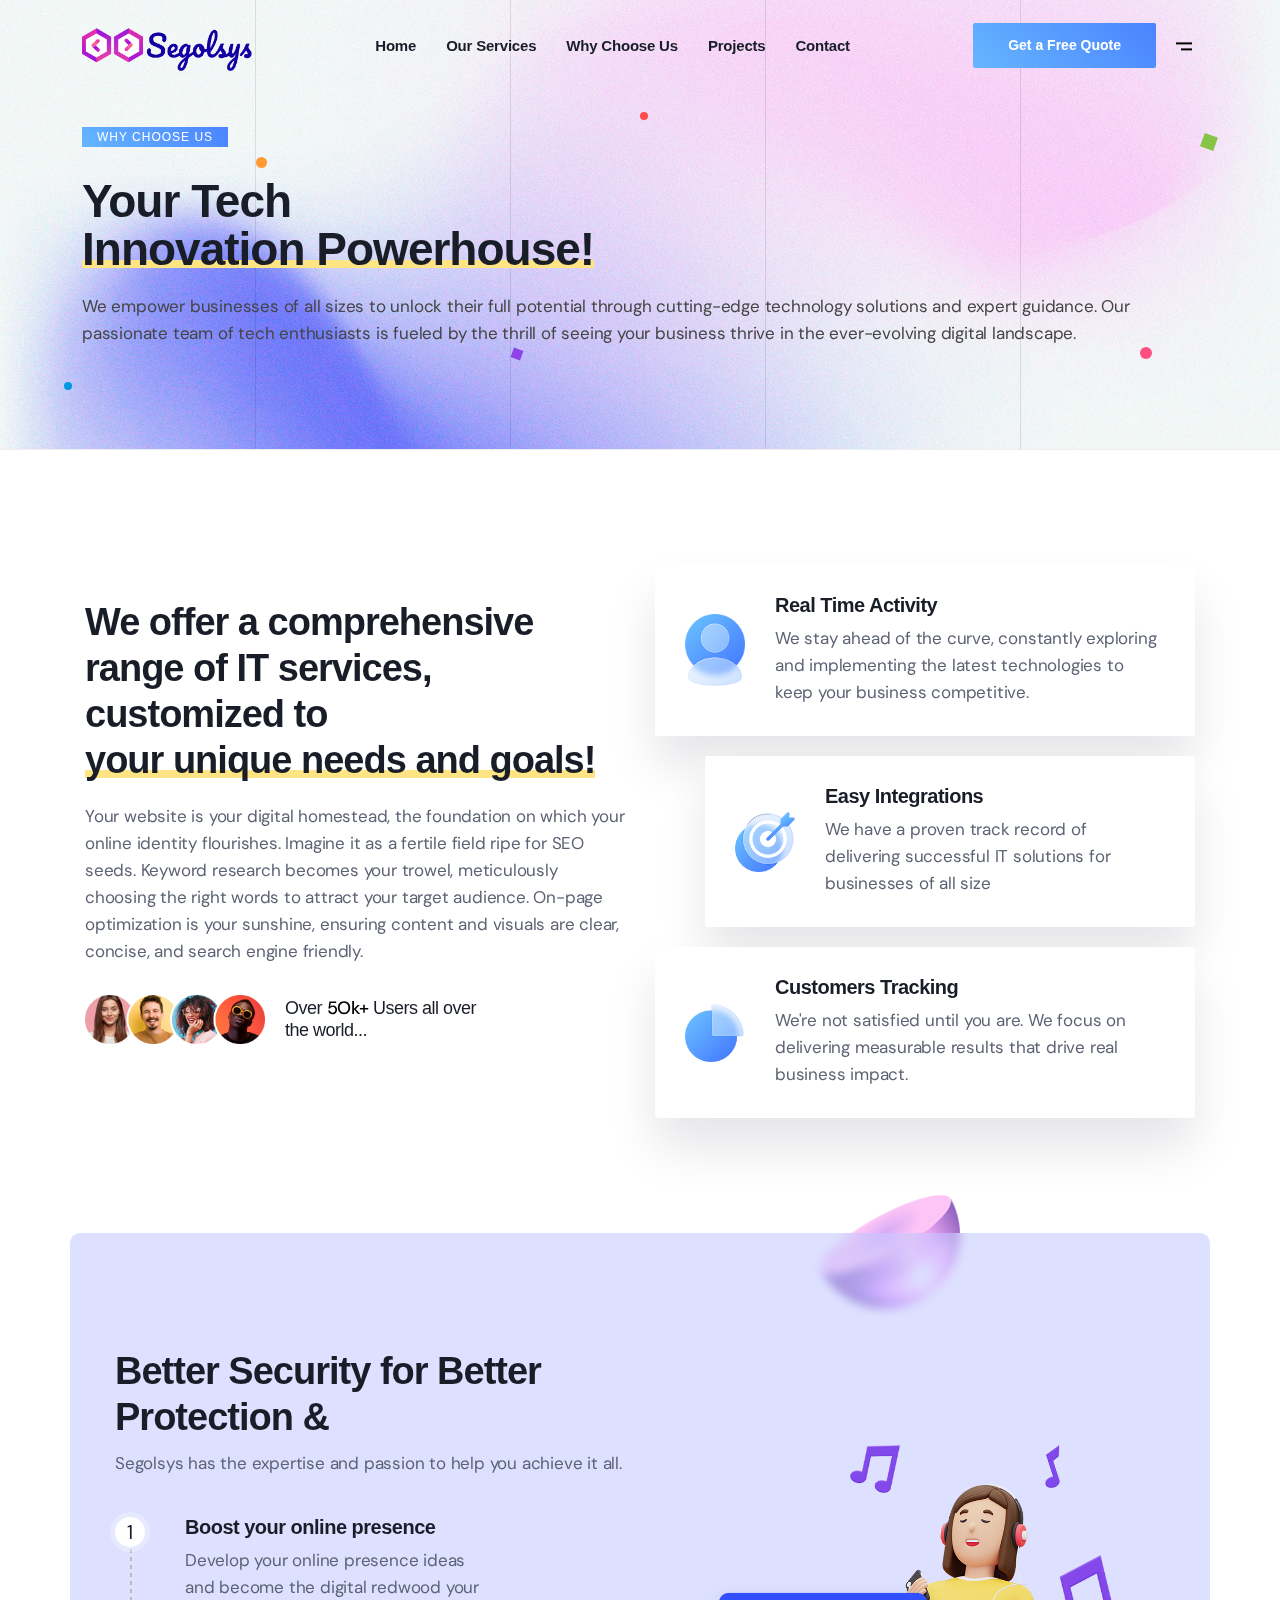
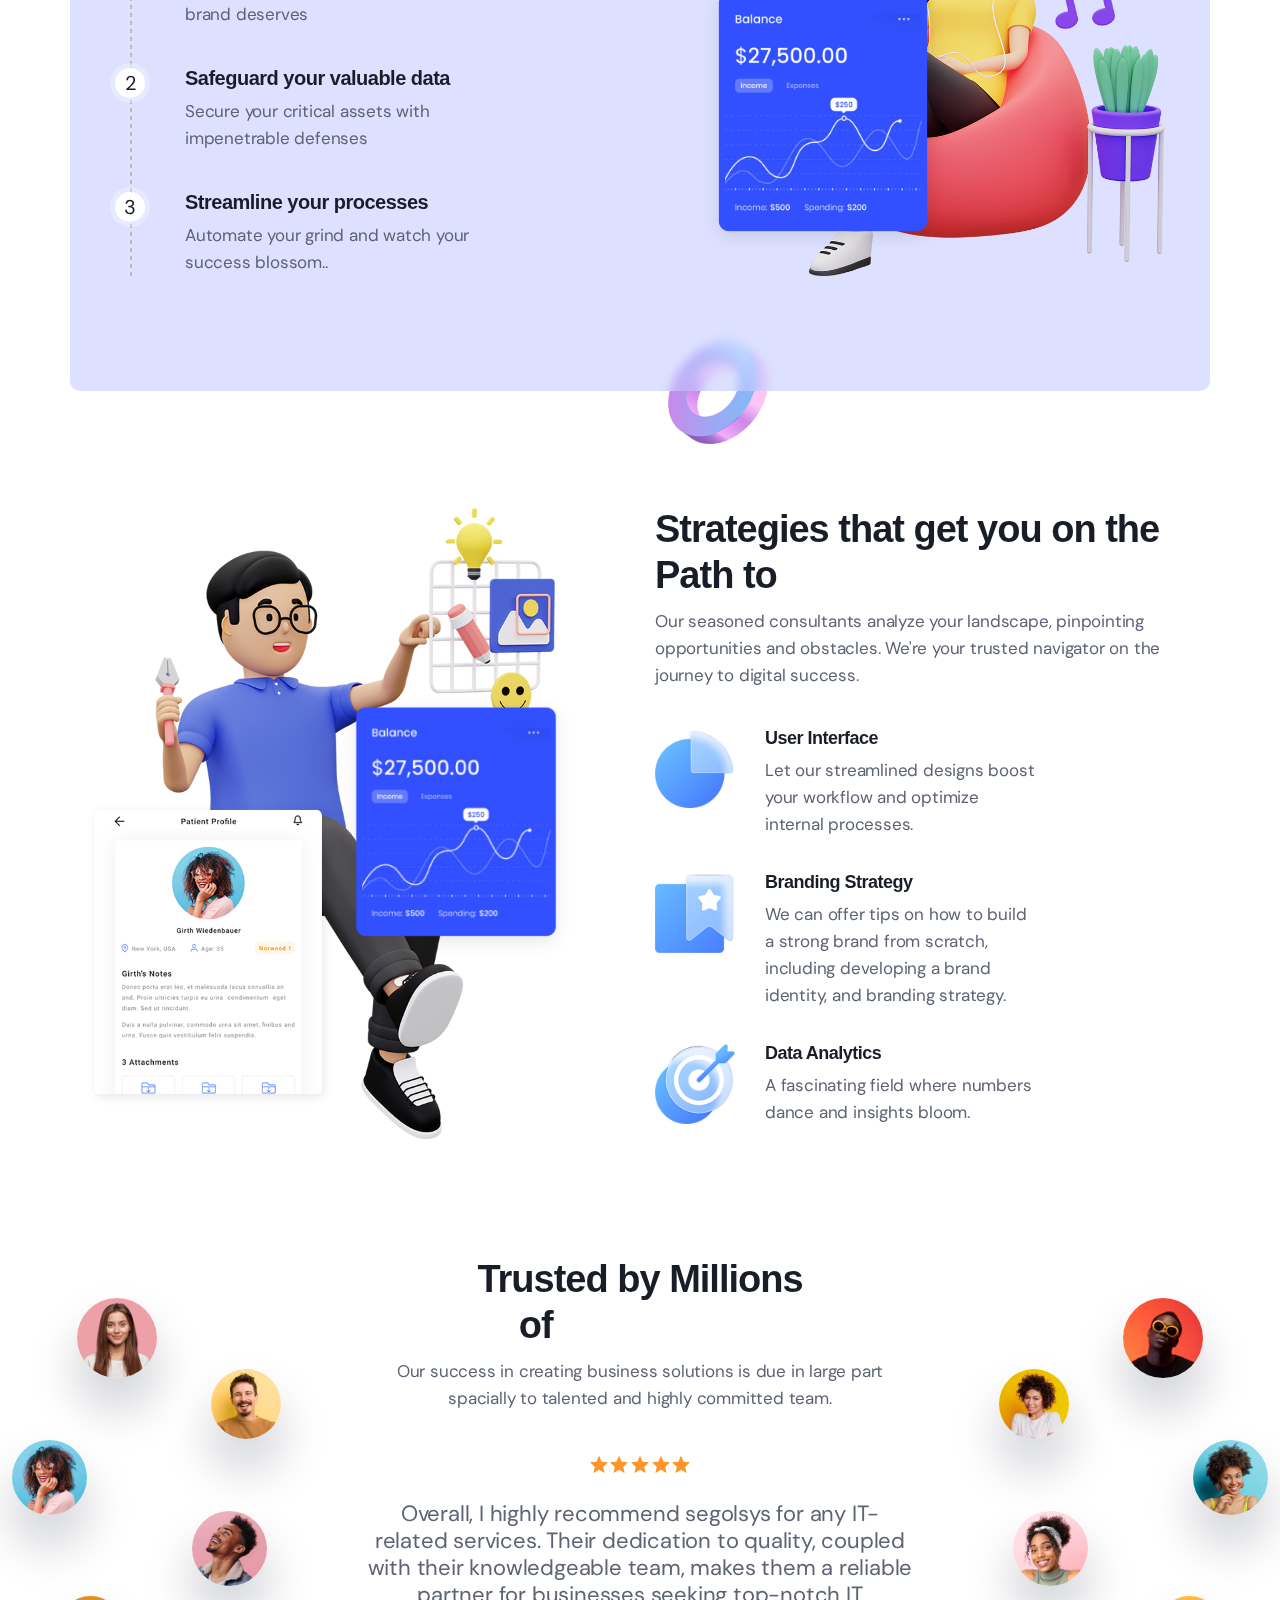
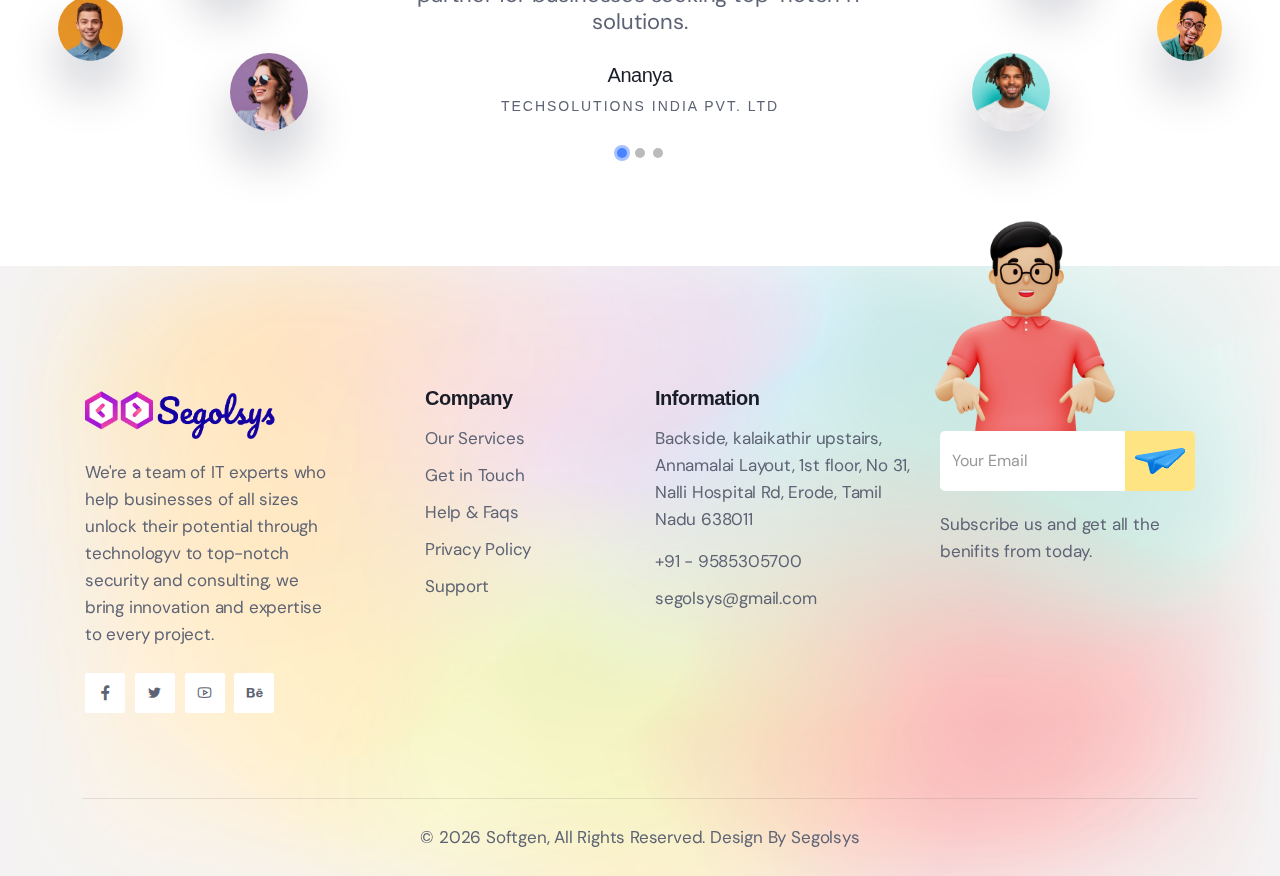
==== commit ead618dc: "UI changes updated" ====
--- a/about.html
+++ b/about.html
@@ -36,7 +36,7 @@
             <div class="navigation-wrapper">
                 <div class="navigation-inner">
                     <div class="site-logo">
-                        <a href='index.html'><img src="assets/img/logo-dark.png" alt="Softgen"></a>
+                        <a href='index.html'><img src="assets/img/mainlogo.png" alt="Softgen"></a>
                     </div>
                     <nav class="navigation-menu">
                         <ul class="main-menu">
@@ -90,12 +90,12 @@
         </button>
         <div class="sidebar-content">
             <div class="site-logo">
-                <a href='index.html'><img src="assets/img/logo-dark.png" alt="logo"></a>
-            </div>
-            <p>9621 Agnes Crossing, Lake Suzanneview, New Mexico Island 84604-9295.</p>
+                <a href='index.html'><img src="assets/img/mainlogo.png" alt="logo"></a>
+            </div>
+            <p>Backside, kalaikathir upstairs, Annamalai Layout, 1st floor, No 31, Nalli Hospital Rd, Erode, Tamil Nadu 638011</p>
             <ul class="sidebar-info">
-                <li><span>Call:</span> 5267-214-392</li>
-                <li><span>Email:</span> Info.Leadflow@mail.com</li>
+                <li><span>Call:</span> +91 - 9585305700</li>
+                <li><span>Email:</span> segolsys@gmail.com</li>
             </ul>
             <ul class="sidebar-social">
                 <li><a href="#"><i class="lab la-facebook-f"></i></a></li>
@@ -119,9 +119,10 @@
         </div>
         <div class="container">
             <div class="page-header-info text-left">
-                <h4>About Us</h4>
-                <h2>Digital Transformation to <br> Grow Your <span class="wow border-animation" data-wow-delay="300ms">Company!</span></h2>
-                <p>Our versatile team is built of designers, developers and <br>digital marketers who all bring unique experience.</p>
+                <h4>Why Choose Us</h4>
+                <h2></h2>
+                <h2>Your Tech <br> <span class="wow border-animation" data-wow-delay="300ms">Innovation Powerhouse!</span></h2>
+                <p>We empower businesses of all sizes to unlock their full potential through cutting-edge technology solutions and expert guidance. Our passionate team of tech enthusiasts is fueled by the thrill of seeing your business thrive in the ever-evolving digital landscape. </p>
             </div>
         </div>
         <div class="animated-dots">
@@ -140,8 +141,8 @@
             <div class="row align-items-center">
                 <div class="col-lg-6 sm-padding">
                     <div class="section-heading mb-40">
-                        <h2>Manage Everything for <br>Brand and <span class="wow border-animation" data-wow-delay="300ms">Trademark!</span></h2>
-                        <p>Our success in creating business solutions is due in large part spacially to talented and highly committed team. Having these marketplace to your branded skilled team of designers and developers for our modern sales CRM frees revenue.</p>
+                        <h2>We offer a comprehensive range of IT services,  <br>customized to  <span class="wow border-animation" data-wow-delay="300ms">your unique needs and goals!</span></h2>
+                        <p>Your website is your digital homestead, the foundation on which your online identity flourishes. Imagine it as a fertile field ripe for SEO seeds. Keyword research becomes your trowel, meticulously choosing the right words to attract your target audience. On-page optimization is your sunshine, ensuring content and visuals are clear, concise, and search engine friendly. </p>
                         <div class="app-users">
                             <img src="assets/img/app-users.png" alt="users">
                             <h3>Over <span>5Ok+</span> Users all over <br> the world...</h3>
@@ -156,7 +157,7 @@
                             </div>
                             <div class="app-promo-content">
                                 <h3>Real Time Activity</h3>
-                                <p>Our success in creating business solutions is due in large part spacially to highly committed.</p>
+                                <p>We stay ahead of the curve, constantly exploring and implementing the latest technologies to keep your business competitive.</p>
                             </div>
                         </div>
                         <div class="app-promo-item">
@@ -165,7 +166,7 @@
                             </div>
                             <div class="app-promo-content">
                                 <h3>Easy Integrations</h3>
-                                <p>Our success in creating business solutions is due in large part of highly committed.</p>
+                                <p> We have a proven track record of delivering successful IT solutions for businesses of all size</p>
                             </div>
                         </div>
                         <div class="app-promo-item">
@@ -174,7 +175,7 @@
                             </div>
                             <div class="app-promo-content">
                                 <h3>Customers Tracking</h3>
-                                <p>Our success in creating business solutions is due in large part spacially to highly committed.</p>
+                                <p>We're not satisfied until you are. We focus on delivering measurable results that drive real business impact.</p>
                             </div>
                         </div>
                     </div>
@@ -192,7 +193,7 @@
                 <div class="col-lg-7 sm-padding">
                     <div class="section-heading mb-40">
                         <h2>Better Security for Better Protection &amp; <span class="wow border-animation" data-wow-delay="300ms">Strength</span></h2>
-                        <p>Our success in creating business solutions is due in large part spacially to talented and highly committed team.</p>
+                        <p>Segolsys has the expertise and passion to help you achieve it all.</p>
                     </div>
                     <div class="workflow-items">
                         <div class="workflow-item">
@@ -200,8 +201,8 @@
                             <div class="workflow-line"></div>
                             <div class="workfow-count">1</div>
                             <div class="workflow-info">
-                                <h3>Financial Strategy</h3>
-                                <p>Having these marketplace to your branded skilled team.</p>
+                                <h3>Boost your online presence</h3>
+                                <p>Develop your online presence ideas and become the digital redwood your brand deserves</p>
                             </div>
                         </div>
                         <div class="workflow-item">
@@ -209,8 +210,8 @@
                             <div class="workflow-line"></div>
                             <div class="workfow-count">2</div>
                             <div class="workflow-info">
-                                <h3>Message Experience</h3>
-                                <p>Having these marketplace to your branded skilled team.</p>
+                                <h3>Safeguard your valuable data</h3>
+                                <p>Secure your critical assets with impenetrable defenses</p>
                             </div>
                         </div>
                         <div class="workflow-item">
@@ -218,8 +219,8 @@
                             <div class="workflow-line"></div>
                             <div class="workfow-count">3</div>
                             <div class="workflow-info">
-                                <h3>Data Tracking</h3>
-                                <p>Having these marketplace to your branded skilled team.</p>
+                                <h3>Streamline your processes</h3>
+                                <p>Automate your grind and watch your success blossom..</p>
                             </div>
                         </div>
                     </div>
@@ -251,28 +252,28 @@
                 <div class="col-lg-6 sm-padding">
                     <div class="section-heading mb-40">
                         <h2>Strategies that get you on the Path to <span class="wow border-animation" data-wow-delay="300ms">Success!</span></h2>
-                        <p>Our success in creating business solutions is due in large part spacially to talented and highly committed team.</p>
+                        <p>Our seasoned consultants analyze your landscape, pinpointing opportunities and obstacles. We're your trusted navigator on the journey to digital success.</p>
                     </div>
                     <div class="feature-lists">
                         <div class="feature-item">
                             <img class="feature-icon" src="assets/img/icons/icon03.png" alt="icon">
                             <div class="feature-content">
                                 <h3>User Interface</h3>
-                                <p>Having these marketplace to your branded skilled team.</p>
+                                <p>Let our streamlined designs boost your workflow and optimize internal processes.</p>
                             </div>
                         </div>
                         <div class="feature-item">
                             <img class="feature-icon" src="assets/img/icons/icon05.png" alt="icon">
                             <div class="feature-content">
                                 <h3>Branding Strategy</h3>
-                                <p>Having these marketplace to your branded skilled team.</p>
+                                <p> We can offer tips on how to build a strong brand from scratch, including developing a brand identity, and branding strategy.</p>
                             </div>
                         </div>
                         <div class="feature-item">
                             <img class="feature-icon" src="assets/img/icons/icon15.png" alt="icon">
                             <div class="feature-content">
                                 <h3>Data Analytics</h3>
-                                <p>Having these marketplace to your branded skilled team.</p>
+                                <p> A fascinating field where numbers dance and insights bloom. </p>
                             </div>
                         </div>
                     </div>
@@ -318,10 +319,10 @@
                                             <li><i class="las la-star"></i></li>
                                             <li><i class="las la-star"></i></li>
                                         </ul>
-                                        <p>Softgen is a trusted for providing assistants. Initially their main objective was to ensure service they provide these people are loyal to their industry.</p>
+                                        <p>Overall, I highly recommend segolsys for any IT-related services. Their dedication to quality, coupled with their knowledgeable team, makes them a reliable partner for businesses seeking top-notch IT solutions.</p>
                                         <div class="review-author">
-                                            <h3>Félix Lengyel</h3>
-                                            <h4>Corportate .INC</h4>
+                                            <h3>Ananya </h3>
+                                            <h4>TechSolutions India Pvt. Ltd</h4>
                                         </div>
                                     </div>
                                 </div>
@@ -334,10 +335,10 @@
                                             <li><i class="las la-star"></i></li>
                                             <li><i class="las la-star"></i></li>
                                         </ul>
-                                        <p>Softgen is a trusted for providing assistants. Initially their main objective was to ensure service they provide these people are loyal to their industry.</p>
+                                        <p>The technical proficiency of the team is noteworthy. They not only met but exceeded our expectations in terms of system performance, security, and overall efficiency. The solutions they implemented have significantly improved our workflow and productivity.</p>
                                         <div class="review-author">
-                                            <h3>Timothy Paradis</h3>
-                                            <h4>Financial .INC</h4>
+                                            <h3>Rohan</h3>
+                                            <h4>Mine Trading</h4>
                                         </div>
                                     </div>
                                 </div>
@@ -350,10 +351,10 @@
                                             <li><i class="las la-star"></i></li>
                                             <li><i class="las la-star"></i></li>
                                         </ul>
-                                        <p>Softgen is a trusted for providing assistants. Initially their main objective was to ensure service they provide these people are loyal to their industry.</p>
+                                        <p>Segolsys is a trusted for providing assistants. Initially their main objective was to ensure service they provide these people are loyal to their industry.</p>
                                         <div class="review-author">
-                                            <h3>Stephen Miller</h3>
-                                            <h4>Business .INC</h4>
+                                            <h3>Ramesh</h3>
+                                            <h4>Bulding Association</h4>
                                         </div>
                                     </div>
                                 </div>
@@ -366,114 +367,17 @@
             </div>
         </div>
     </section>
-    <!--/.testimonial-section-->
-
-    <section class="cta-section">
-        <img class="anim-illustration parallax-item" src="assets/img/element-4.png" alt="illustration">
-        <img class="anim-illustration parallax-item bottom" src="assets/img/element-5.png" alt="illustration">
-        <div class="container">
-            <div class="cta-wrap">
-                <div class="cta-content">
-                    <h2>Ready to Improve your <br> customer retention rate?</h2>
-                    <p>Our success in creating business solutions is due in large part spacially <br>to talented and highly committed team.</p>
-                    <div class="btn-group">
-                        <a class='default-btn' href='contact.html'>Get started for free</a>
-                        <a class="play-btn venobox" data-vbtype="video" href="../../www.youtube.com/watch0bdf.html?v=ZLaG1migE00">
-                            <span class="play-icon"><svg aria-hidden="true" focusable="false" role="img" xmlns="http://www.w3.org/2000/svg" viewBox="0 0 448 512">
-                                    <path fill="currentColor" d="M424.4 214.7L72.4 6.6C43.8-10.3 0 6.1 0 47.9V464c0 37.5 40.7 60.1 72.4 41.3l352-208c31.4-18.5 31.5-64.1 0-82.6z"></path>
-                                </svg></span>
-                        </a>
-                    </div>
-                </div>
-                <div class="animated-dots">
-                    <span class="dot lf-left-right"></span>
-                    <span class="dot lf-up-down"></span>
-                    <span class="dot lf-up-down"></span>
-                    <span class="dot lf-rotate-center"></span>
-                    <span class="dot lf-left-right"></span>
-                    <span class="dot lf-rotate-center"></span>
-                </div>
-            </div>
-        </div>
-    </section>
-    <!--/.cta-section-->
-
-    <section class="blog-section padding">
-        <div class="container">
-            <div class="section-heading text-center mb-40">
-                <h2>News and <span class="wow border-animation" data-wow-delay="300ms">Insights.</span></h2>
-                <p>Our success in creating business solutions is due in large part <br> spacially to talented and highly committed team.</p>
-            </div>
-            <div class="row grid-post">
-                <div class="col-lg-4 col-md-6 padding-15">
-                    <div class="post-card">
-                        <div class="post-thumb">
-                            <img src="assets/img/post-1.jpg" alt="post">
-                            <a class='post-category' href='blog-grid.html'>Business</a>
-                        </div>
-                        <div class="post-content-wrap">
-                            <ul class="post-meta">
-                                <li><i class="las la-calendar"></i>Jan 01 2024</li>
-                                <li><i class="las la-user"></i>Elliot Alderson</li>
-                            </ul>
-                            <div class="post-content">
-                                <h3><a class='hover' href='blog-details.html'>How to start initian startup business.</a></h3>
-                                <p>Financial experts support or help you to to find out which way you can raise your funds more...</p>
-                                <a class='read-more' href='blog-details.html'><span>Read More</span><i class="las la-long-arrow-alt-right"></i></a>
-                            </div>
-                        </div>
-                    </div>
-                </div>
-                <div class="col-lg-4 col-md-6 padding-15">
-                    <div class="post-card">
-                        <div class="post-thumb">
-                            <img src="assets/img/post-2.jpg" alt="post">
-                            <a class='post-category' href='blog-grid.html'>Startup</a>
-                        </div>
-                        <div class="post-content-wrap">
-                            <ul class="post-meta">
-                                <li><i class="las la-calendar"></i>Jan 01 2024</li>
-                                <li><i class="las la-user"></i>Elliot Alderson</li>
-                            </ul>
-                            <div class="post-content">
-                                <h3><a href='blog-details.html'>Principle efective marketing.</a></h3>
-                                <p>Financial experts support or help you to to find out which way you can raise your funds more...</p>
-                                <a class='read-more' href='blog-details.html'><span>Read More</span><i class="las la-long-arrow-alt-right"></i></a>
-                            </div>
-                        </div>
-                    </div>
-                </div>
-                <div class="col-lg-4 col-md-6 padding-15">
-                    <div class="post-card">
-                        <div class="post-thumb">
-                            <img src="assets/img/post-3.jpg" alt="post">
-                            <a class='post-category' href='blog-grid.html'>Finance</a>
-                        </div>
-                        <div class="post-content-wrap">
-                            <ul class="post-meta">
-                                <li><i class="las la-calendar"></i>Jan 01 2024</li>
-                                <li><i class="las la-user"></i>Elliot Alderson</li>
-                            </ul>
-                            <div class="post-content">
-                                <h3><a href='blog-details.html'>Innovative business finance solution.</a></h3>
-                                <p>Financial experts support or help you to to find out which way you can raise your funds more...</p>
-                                <a class='read-more' href='blog-details.html'><span>Read More</span><i class="las la-long-arrow-alt-right"></i></a>
-                            </div>
-                        </div>
-                    </div>
-                </div>
-            </div>
-        </div>
-    </section>
-    <!--blog-section-->
+ 
+  
+
 
     <footer class="footer-section">
         <div class="container">
             <div class="row footer-area">
                 <div class="col-lg-3 col-sm-6 sm-padding">
                     <div class="footer-widget">
-                        <a class='footer-logo' href='index.html'><img src="assets/img/logo-dark.png" alt="logo"></a>
-                        <p>Our success in creating business solutions is due in part spacially to talented committed team.</p>
+                        <a class='footer-logo' href='index.html'><img src="assets/img/mainlogo.png" alt="logo"></a>
+                        <p>We're a team of IT experts who help businesses of all sizes unlock their potential through technologyv to top-notch security and consulting, we bring innovation and expertise to every project.</p>
                         <ul class="footer-social">
                             <li><a href="#"><i class="lab la-facebook-f"></i></a></li>
                             <li><a href="#"><i class="lab la-twitter"></i></a></li>
@@ -486,10 +390,10 @@
                     <div class="footer-widget">
                         <h3>Company</h3>
                         <ul class="footer-list">
-                            <li><a href='about.html'>About Us</a></li>
+                            <li><a href='services.html'>Our Services</a></li>
                             <li><a href='contact.html'>Get in Touch</a></li>
                             <li><a href='faqs.html'>Help &amp; Faqs</a></li>
-                            <li><a href='faqs.html'>Privacy Policy</a></li>
+                            <li><a href='index-4.html'>Privacy Policy</a></li>
                             <li><a href='contact.html'>Support</a></li>
                         </ul>
                     </div>
@@ -499,10 +403,10 @@
                         <h3>Information</h3>
                         <ul class="footer-list">
                             <li>
-                                <p>3770 Hidden Meadow Drive Venturia, ND 58489</p>
+                                <p>Backside, kalaikathir upstairs, Annamalai Layout, 1st floor, No 31, Nalli Hospital Rd, Erode, Tamil Nadu 638011</p>
                             </li>
-                            <li><a href="tel:7045550127">(704) 555-0127</a></li>
-                            <li><a href="#">Softgen@example.com</a></li>
+                            <li><a href="tel:7045550127"> +91 - 9585305700</a></li>
+                            <li><a href="#"> segolsys@gmail.com</a></li>
                         </ul>
                     </div>
                 </div>
@@ -522,7 +426,7 @@
                 </div>
             </div>
             <div class="copyright-text">
-                © <span id="currentYear"></span> Softgen, All Rights Reserved. Design By <a href="../../themeforest.net/user/themeeaster/portfolio.html" target="_blank">ThemeEaster</a>
+                © <span id="currentYear"></span> Softgen, All Rights Reserved. Design By <a href="" target="_blank">Segolsys</a>
             </div>
         </div>
     </footer>
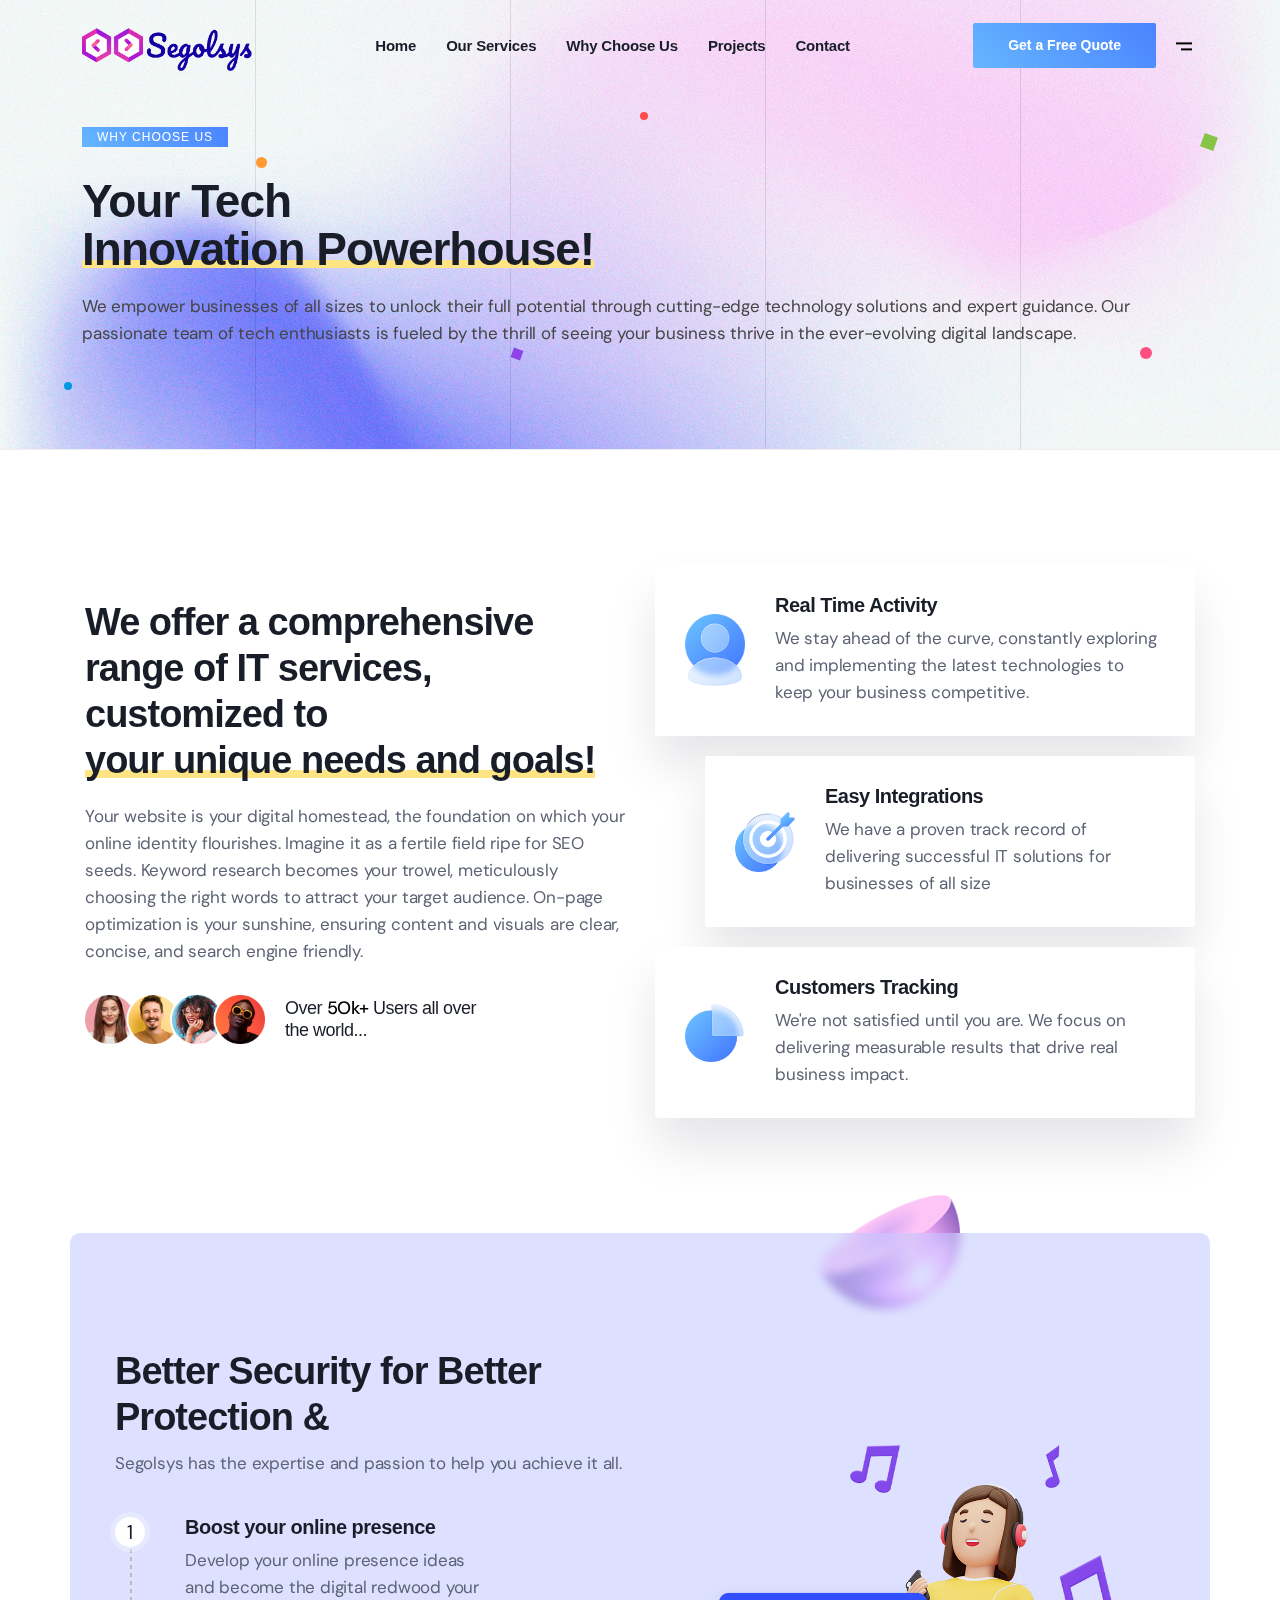
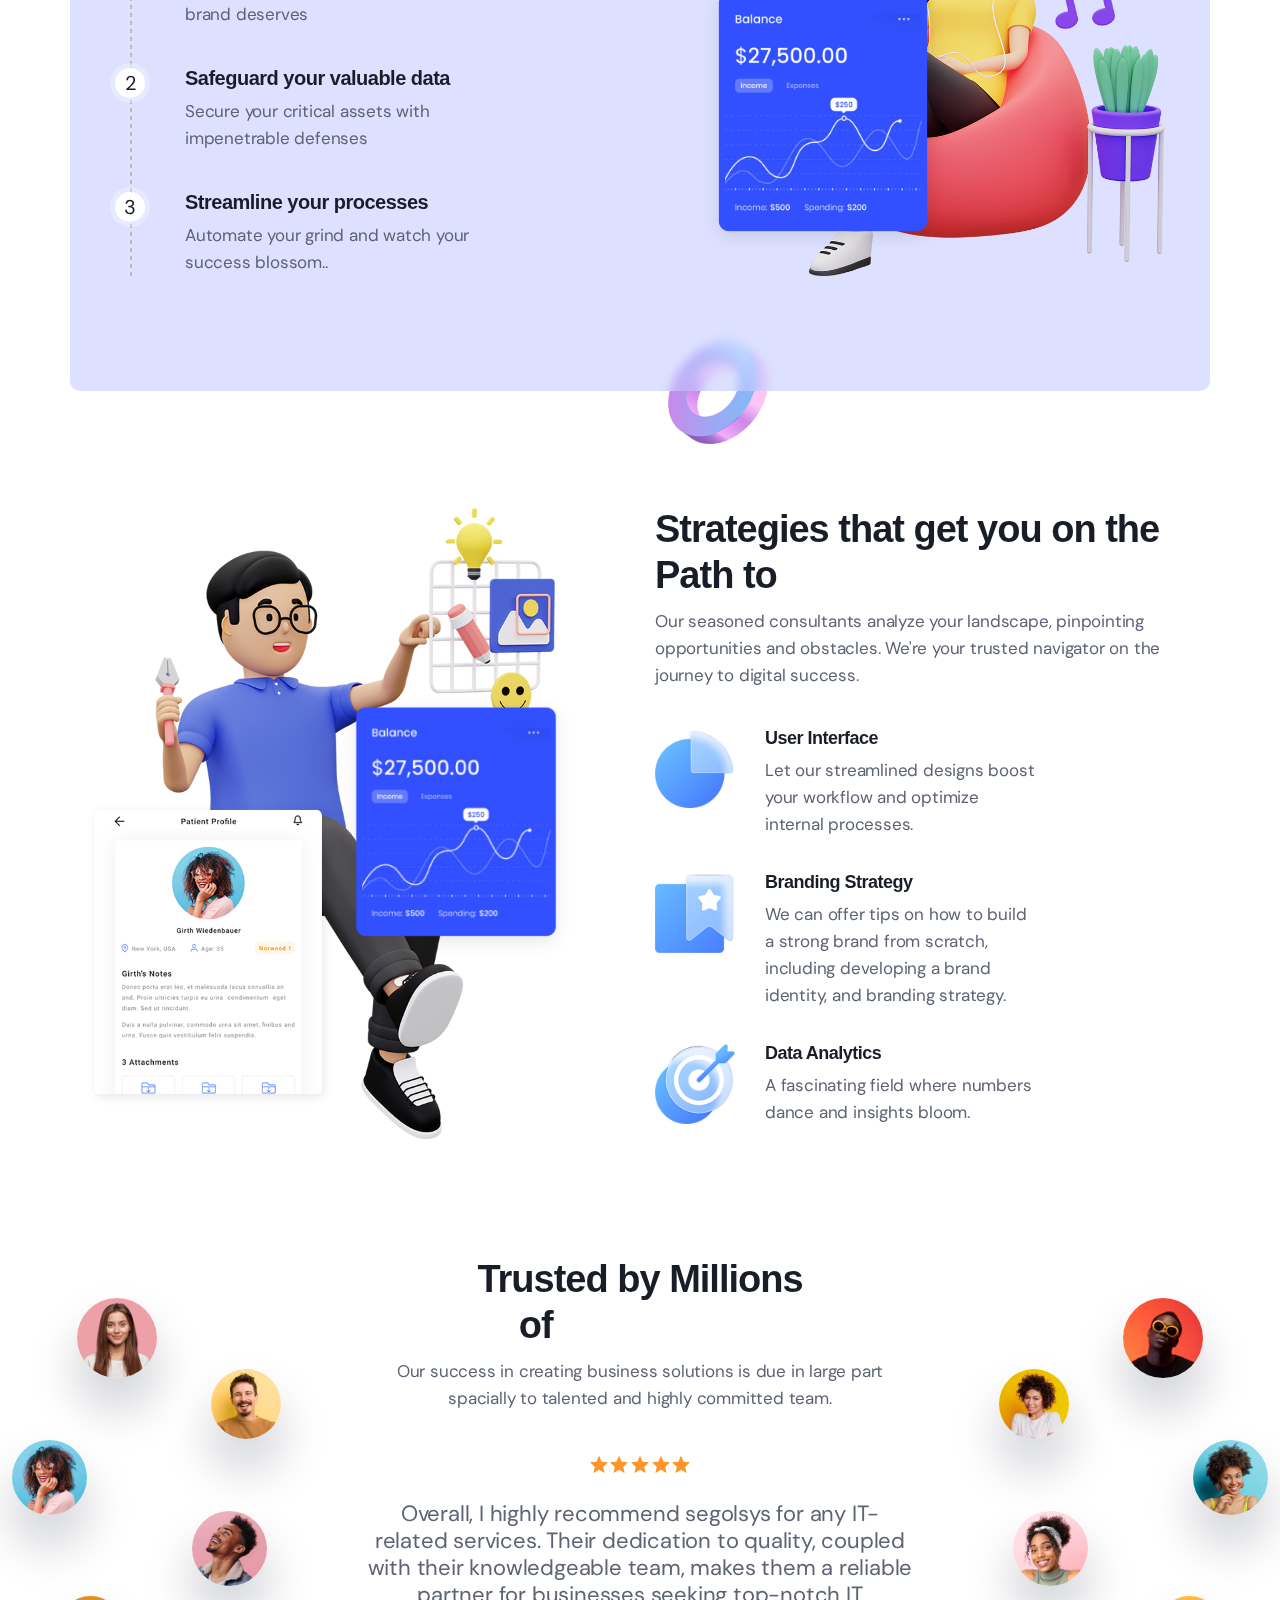
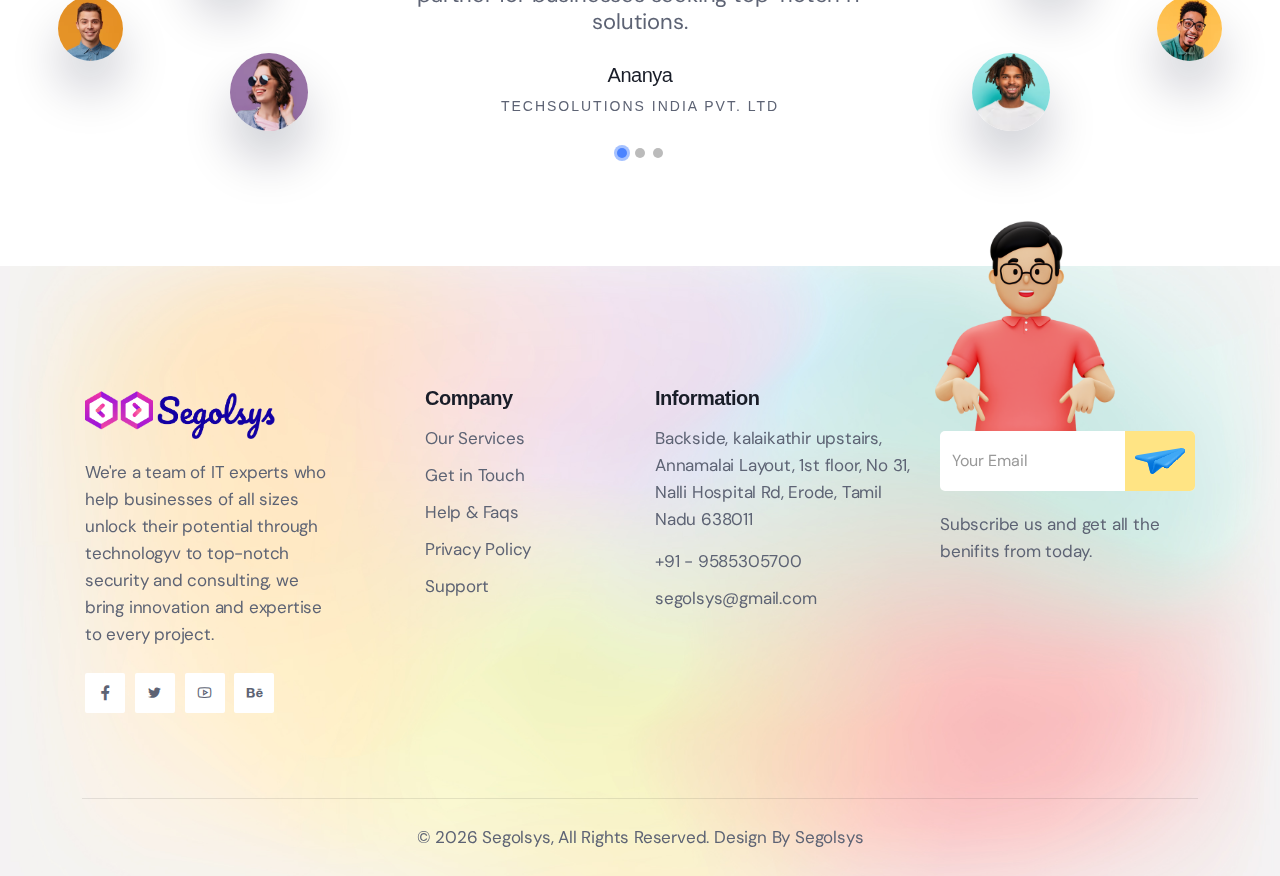
==== commit 5bb01176: "Footer updated" ====
--- a/about.html
+++ b/about.html
@@ -5,10 +5,10 @@
 <head>
     <meta charset="utf-8">
     <meta name="viewport" content="width=device-width, initial-scale=1">
-    <meta name="description" content="Softgen Software and Technology HTML5 Template">
+    <meta name="description" content="Segolsys Software and Technology HTML5 Template">
     <meta name="author" content="ThemeEaster">
 
-    <title>Softgen | Software &amp; Technology HTML5 Template</title>
+    <title>Segolsys | Software &amp; Technology HTML5 Template</title>
 
     <link rel="shortcut icon" type="image/x-icon" href="assets/img/favicon.png">
 
@@ -36,11 +36,11 @@
             <div class="navigation-wrapper">
                 <div class="navigation-inner">
                     <div class="site-logo">
-                        <a href='index.html'><img src="assets/img/mainlogo.png" alt="Softgen"></a>
+                        <a href='index.html'><img src="assets/img/mainlogo.png" alt="Segolsys"></a>
                     </div>
                     <nav class="navigation-menu">
                         <ul class="main-menu">
-                            <li><a href='index-4.html'>Home</a>
+                            <li><a href='index.html'>Home</a>
                             </li>
                             <li><a href='services.html'>Our Services</a></li>
                             <li><a href='about.html'>Why Choose Us</a>
@@ -393,7 +393,7 @@
                             <li><a href='services.html'>Our Services</a></li>
                             <li><a href='contact.html'>Get in Touch</a></li>
                             <li><a href='faqs.html'>Help &amp; Faqs</a></li>
-                            <li><a href='index-4.html'>Privacy Policy</a></li>
+                            <li><a href='index.html'>Privacy Policy</a></li>
                             <li><a href='contact.html'>Support</a></li>
                         </ul>
                     </div>
@@ -413,7 +413,7 @@
                 <div class="col-lg-3 col-sm-6 sm-padding">
                     <div class="footer-widget subscribe">
                         <img class="subscribe-img" src="assets/img/illustration06.png" alt="illustration">
-                        <form action="https://te.dynamiclayers.net/softgen/php/mailchimp-subscribe.php" id="ajax_mc_form" class="subscribe-form">
+                        <form action="https://te.dynamiclayers.net/Segolsys/php/mailchimp-subscribe.php" id="ajax_mc_form" class="subscribe-form">
                             <div class="mc-fields">
                                 <input id="mc_email" class="form-control" type="email" name="mc_email" placeholder="Your Email" required>
                                 <button class="submit">Subscribe</button>
@@ -426,7 +426,7 @@
                 </div>
             </div>
             <div class="copyright-text">
-                © <span id="currentYear"></span> Softgen, All Rights Reserved. Design By <a href="" target="_blank">Segolsys</a>
+                © <span id="currentYear"></span> Segolsys, All Rights Reserved. Design By <a href="" target="_blank">Segolsys</a>
             </div>
         </div>
     </footer>
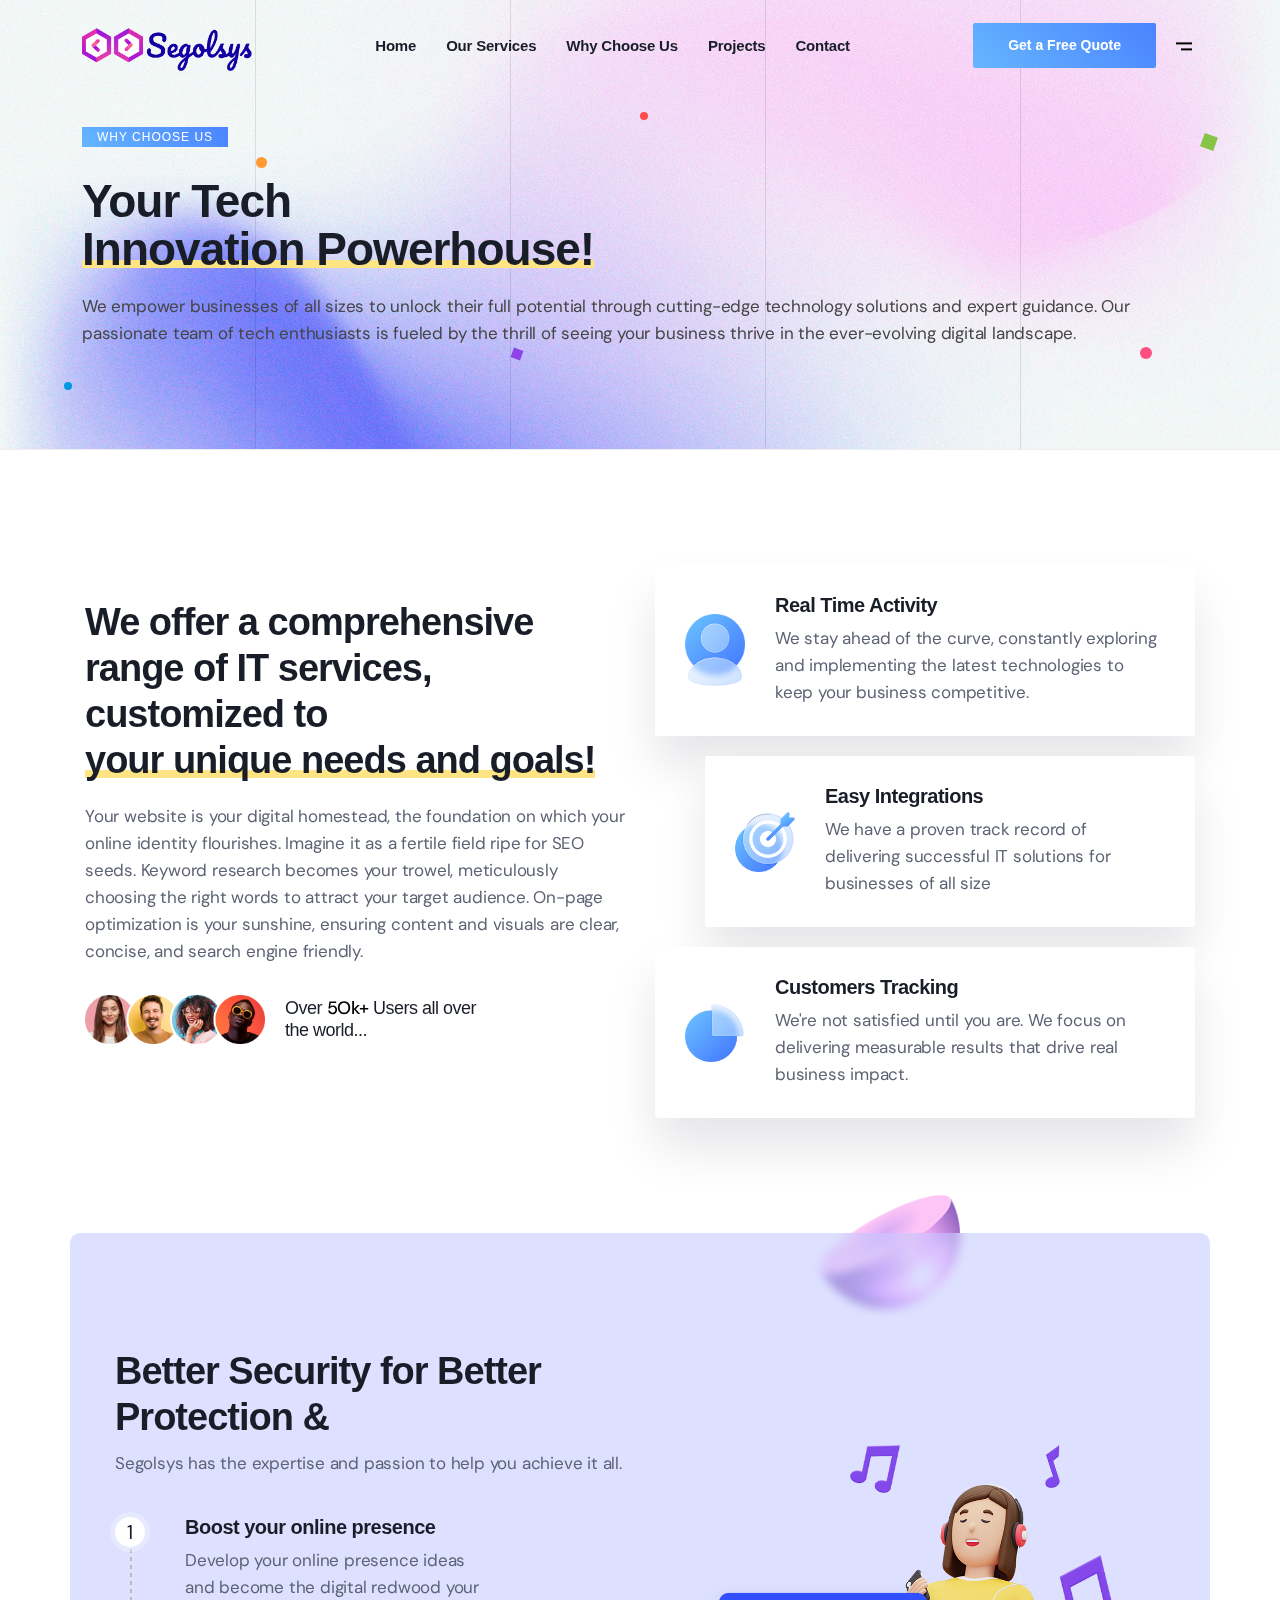
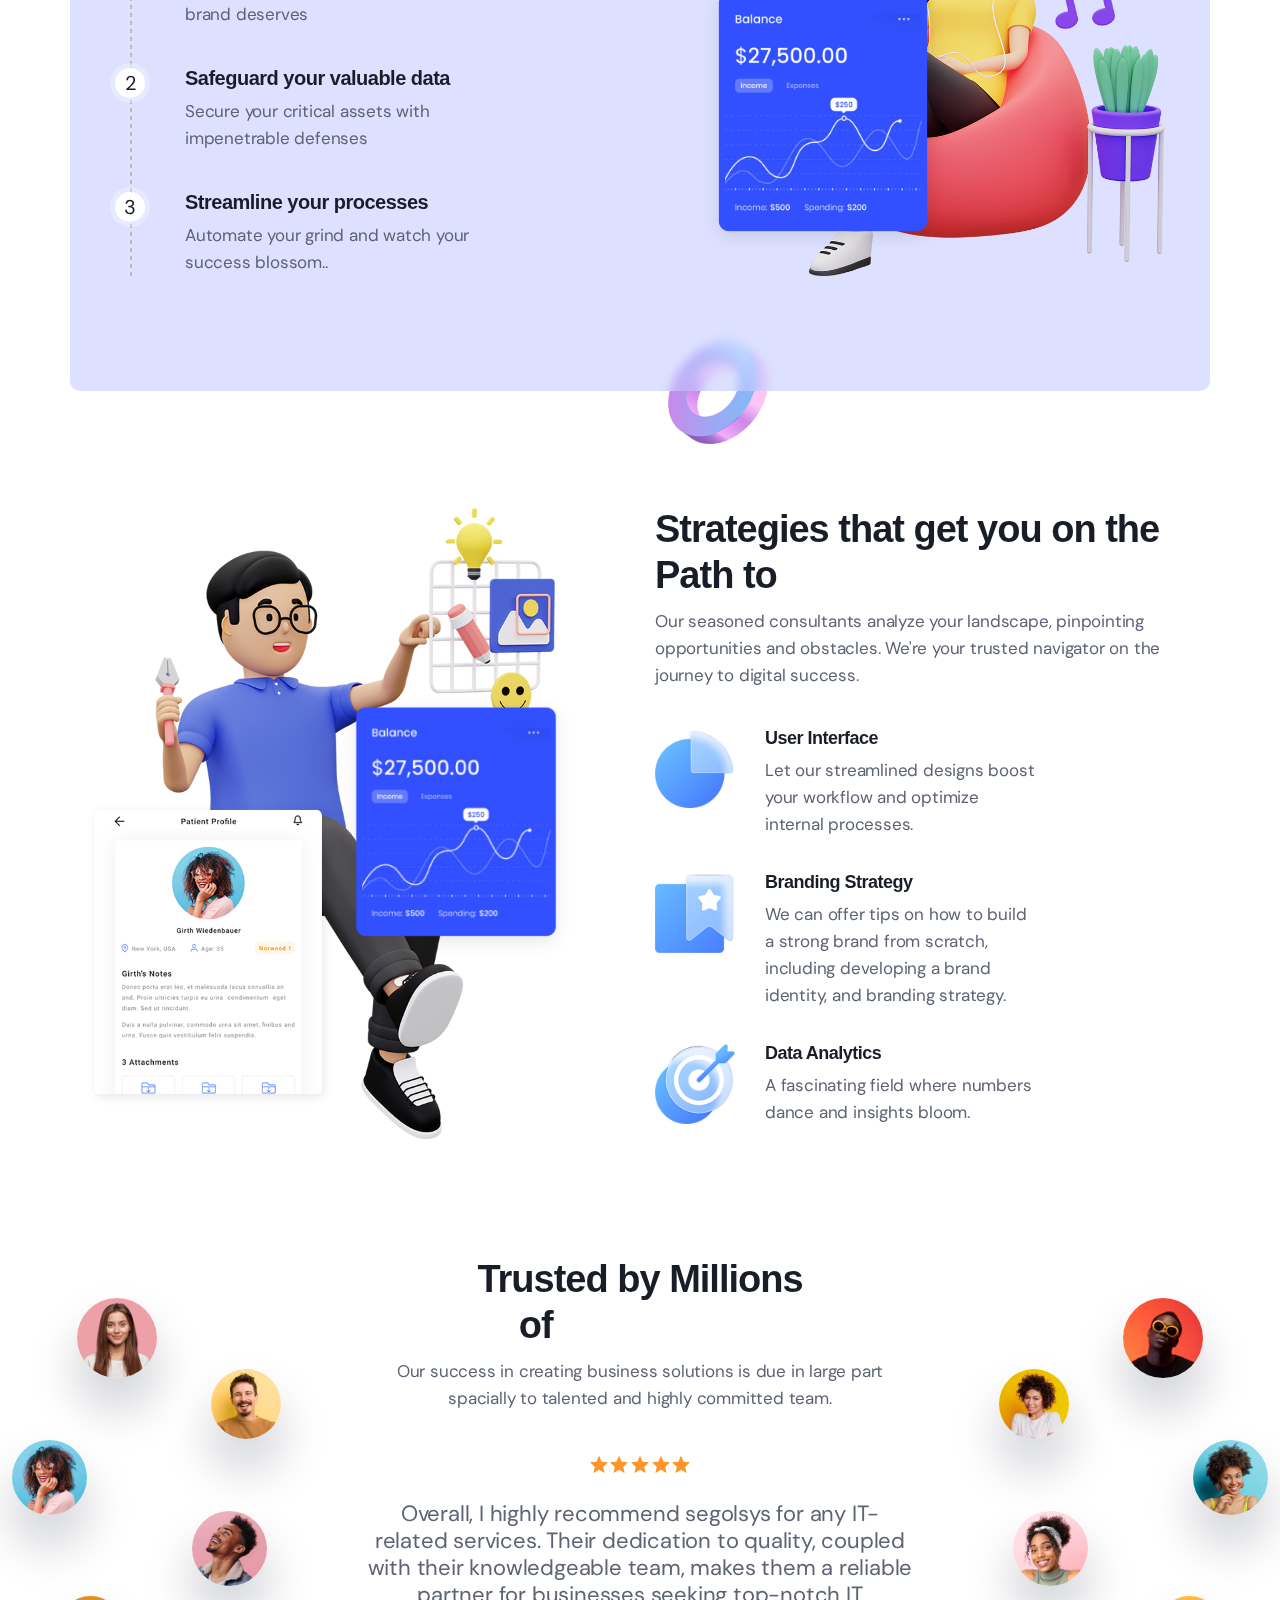
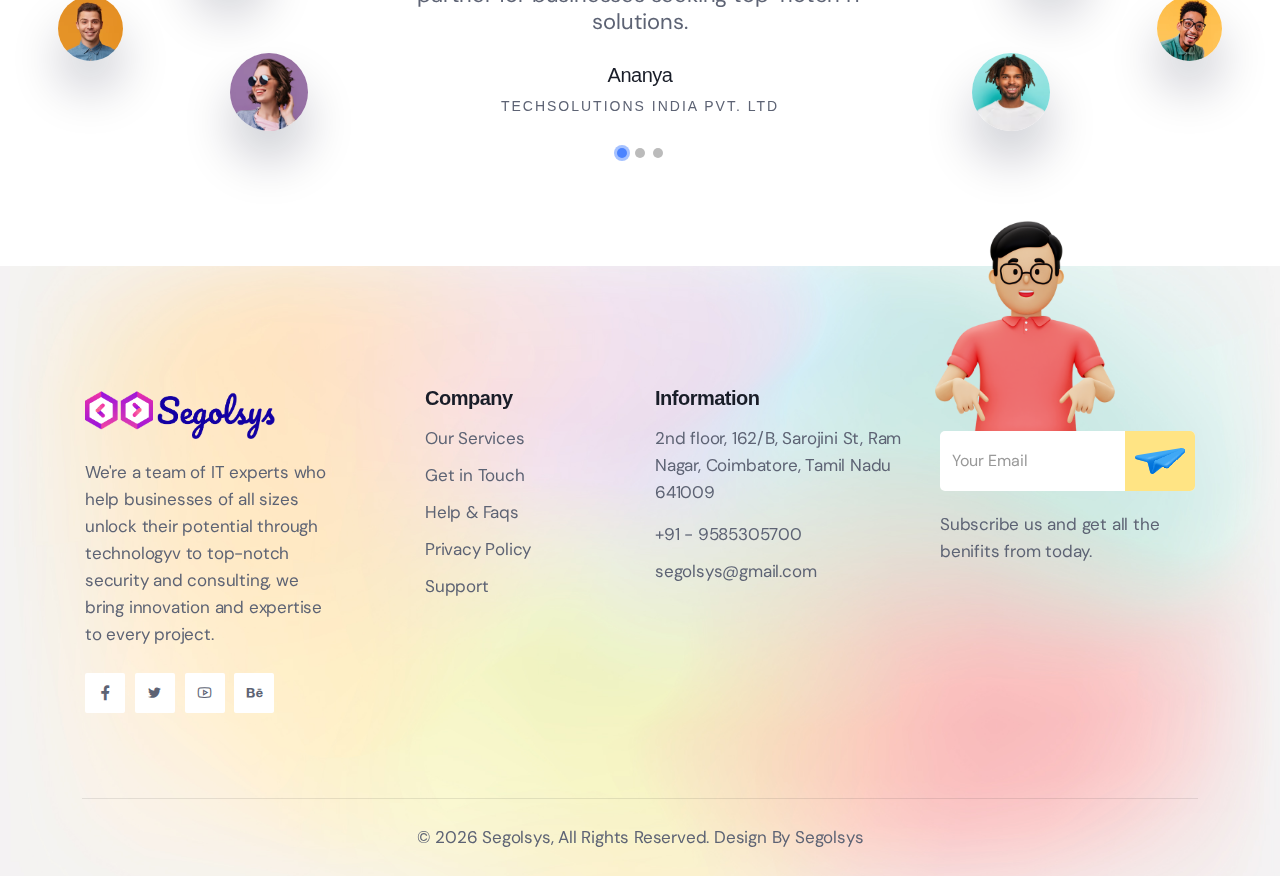
==== commit 297305e3: "updated code" ====
--- a/about.html
+++ b/about.html
@@ -47,8 +47,8 @@
                             </li>
                             <li><a href='projects.html'>Projects</a>
                                 <ul>
-                                    <li><a href='projects.html'>Our Projects</a></li>
-                                    <li><a href='project-details.html'>Project Details</a></li>
+                                    <li><a href='projectscons.html'>Our Projects</a></li>
+                                    <li><a href='project-details-cons.html'>Project Details</a></li>
                                     <li><a href='faqs.html'>Help &amp; FAQ's</a></li>
                                 </ul>
                             </li>
@@ -92,7 +92,7 @@
             <div class="site-logo">
                 <a href='index.html'><img src="assets/img/mainlogo.png" alt="logo"></a>
             </div>
-            <p>Backside, kalaikathir upstairs, Annamalai Layout, 1st floor, No 31, Nalli Hospital Rd, Erode, Tamil Nadu 638011</p>
+            <p>2nd floor, 162/B, Sarojini St, Ram Nagar, Coimbatore, Tamil Nadu 641009</p>
             <ul class="sidebar-info">
                 <li><span>Call:</span> +91 - 9585305700</li>
                 <li><span>Email:</span> segolsys@gmail.com</li>
@@ -403,7 +403,7 @@
                         <h3>Information</h3>
                         <ul class="footer-list">
                             <li>
-                                <p>Backside, kalaikathir upstairs, Annamalai Layout, 1st floor, No 31, Nalli Hospital Rd, Erode, Tamil Nadu 638011</p>
+                                <p>2nd floor, 162/B, Sarojini St, Ram Nagar, Coimbatore, Tamil Nadu 641009</p>
                             </li>
                             <li><a href="tel:7045550127"> +91 - 9585305700</a></li>
                             <li><a href="#"> segolsys@gmail.com</a></li>
